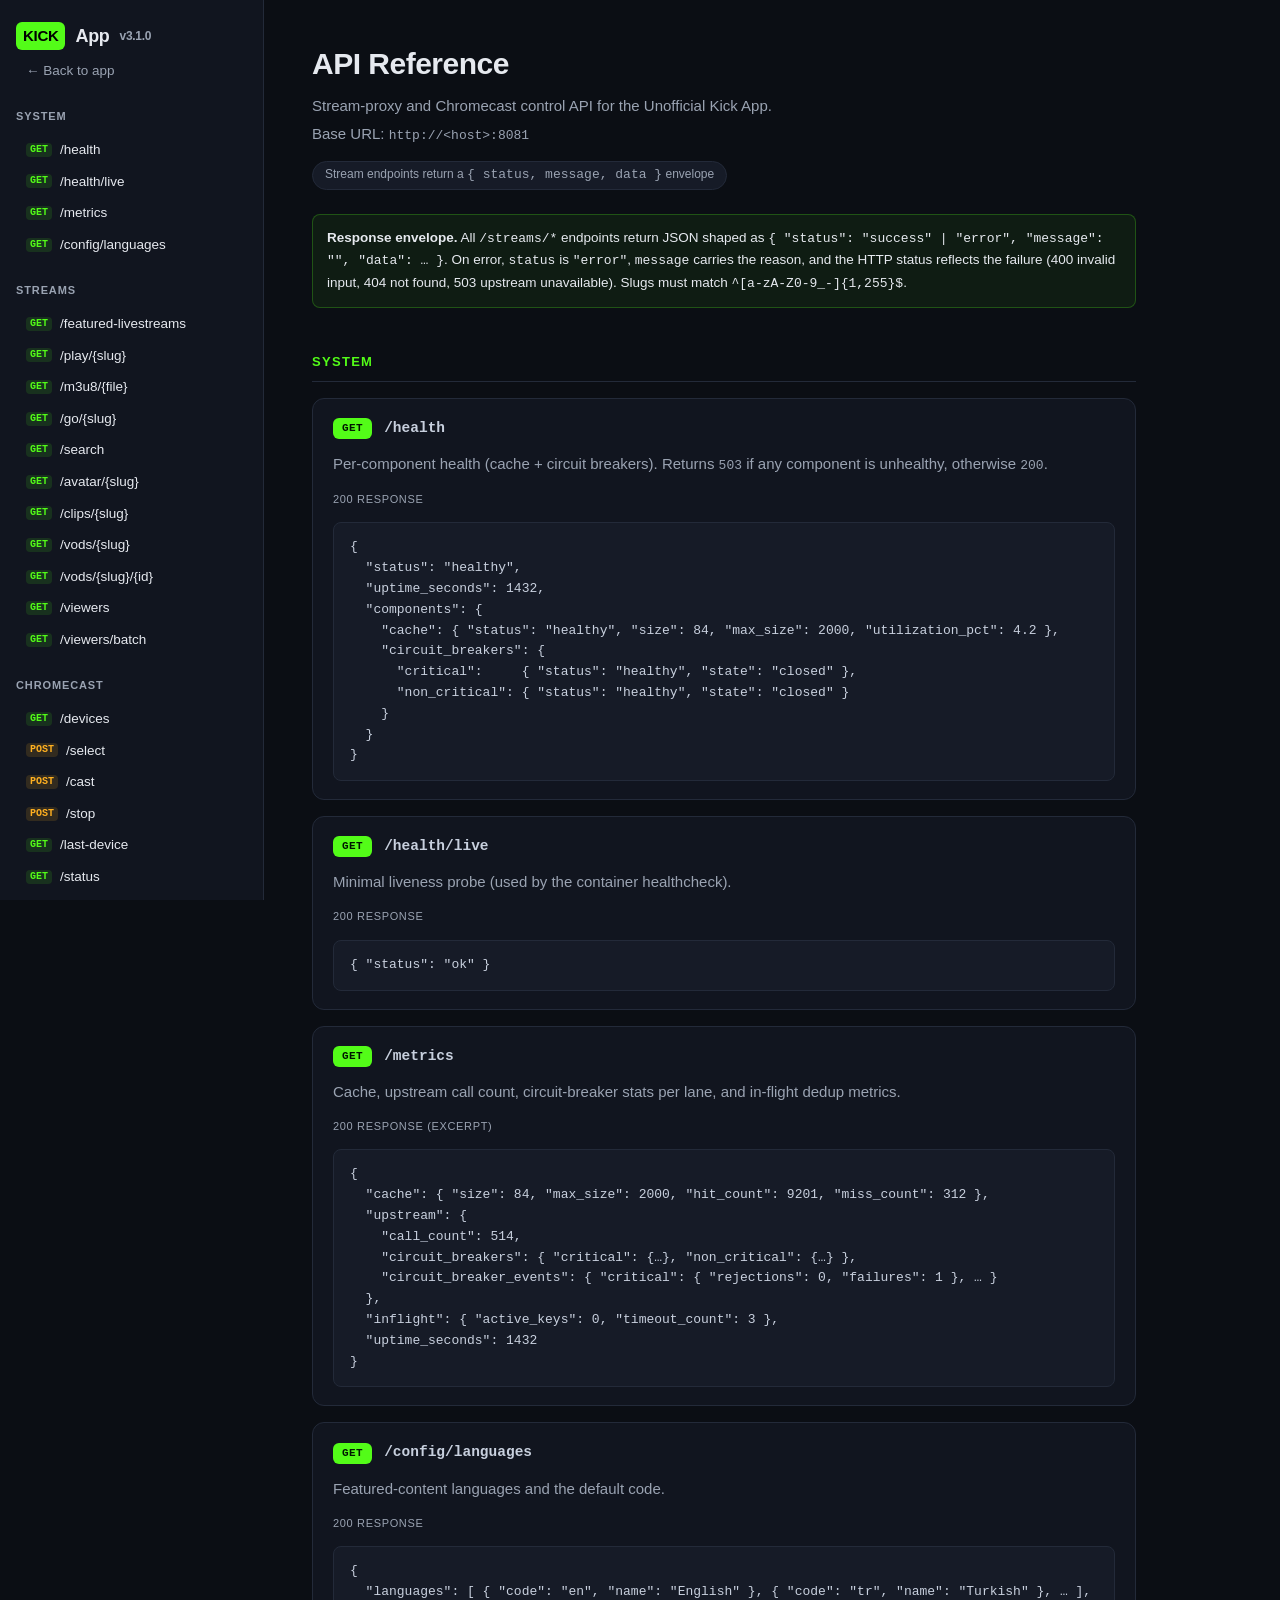
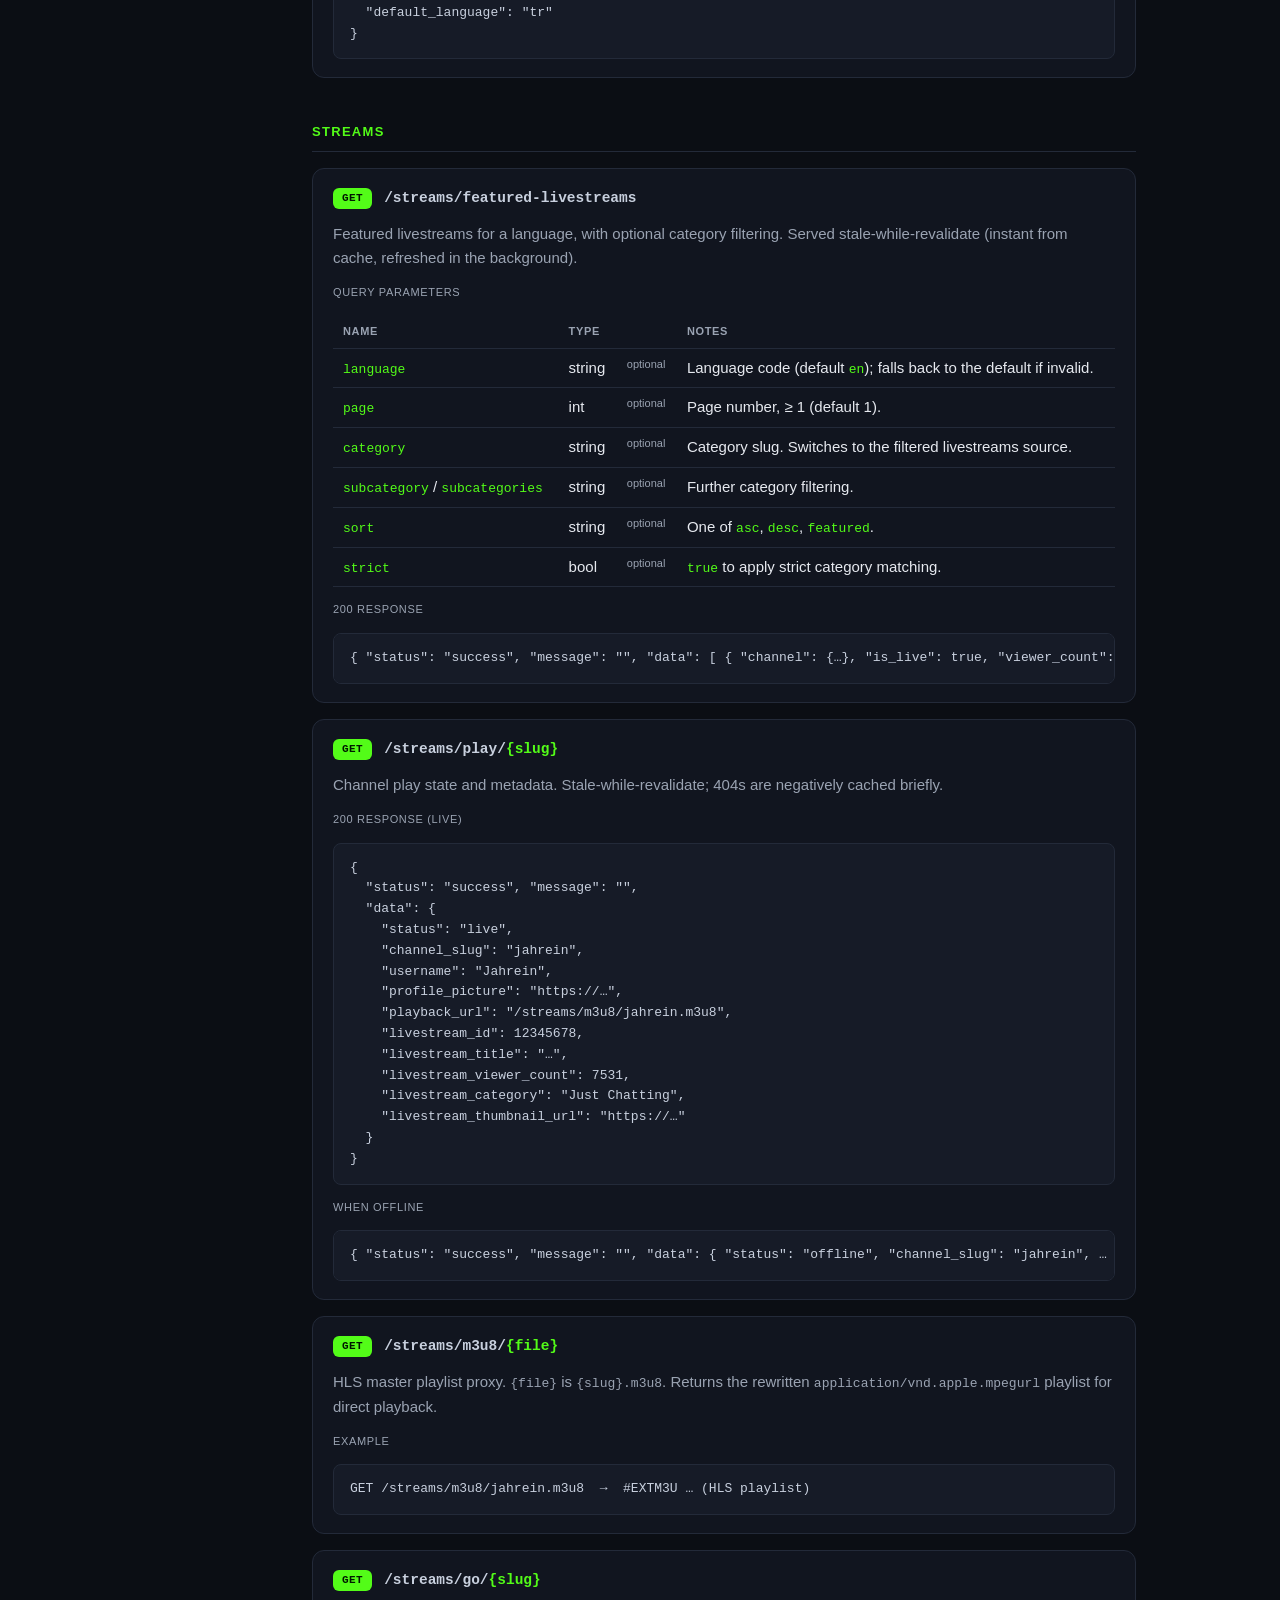
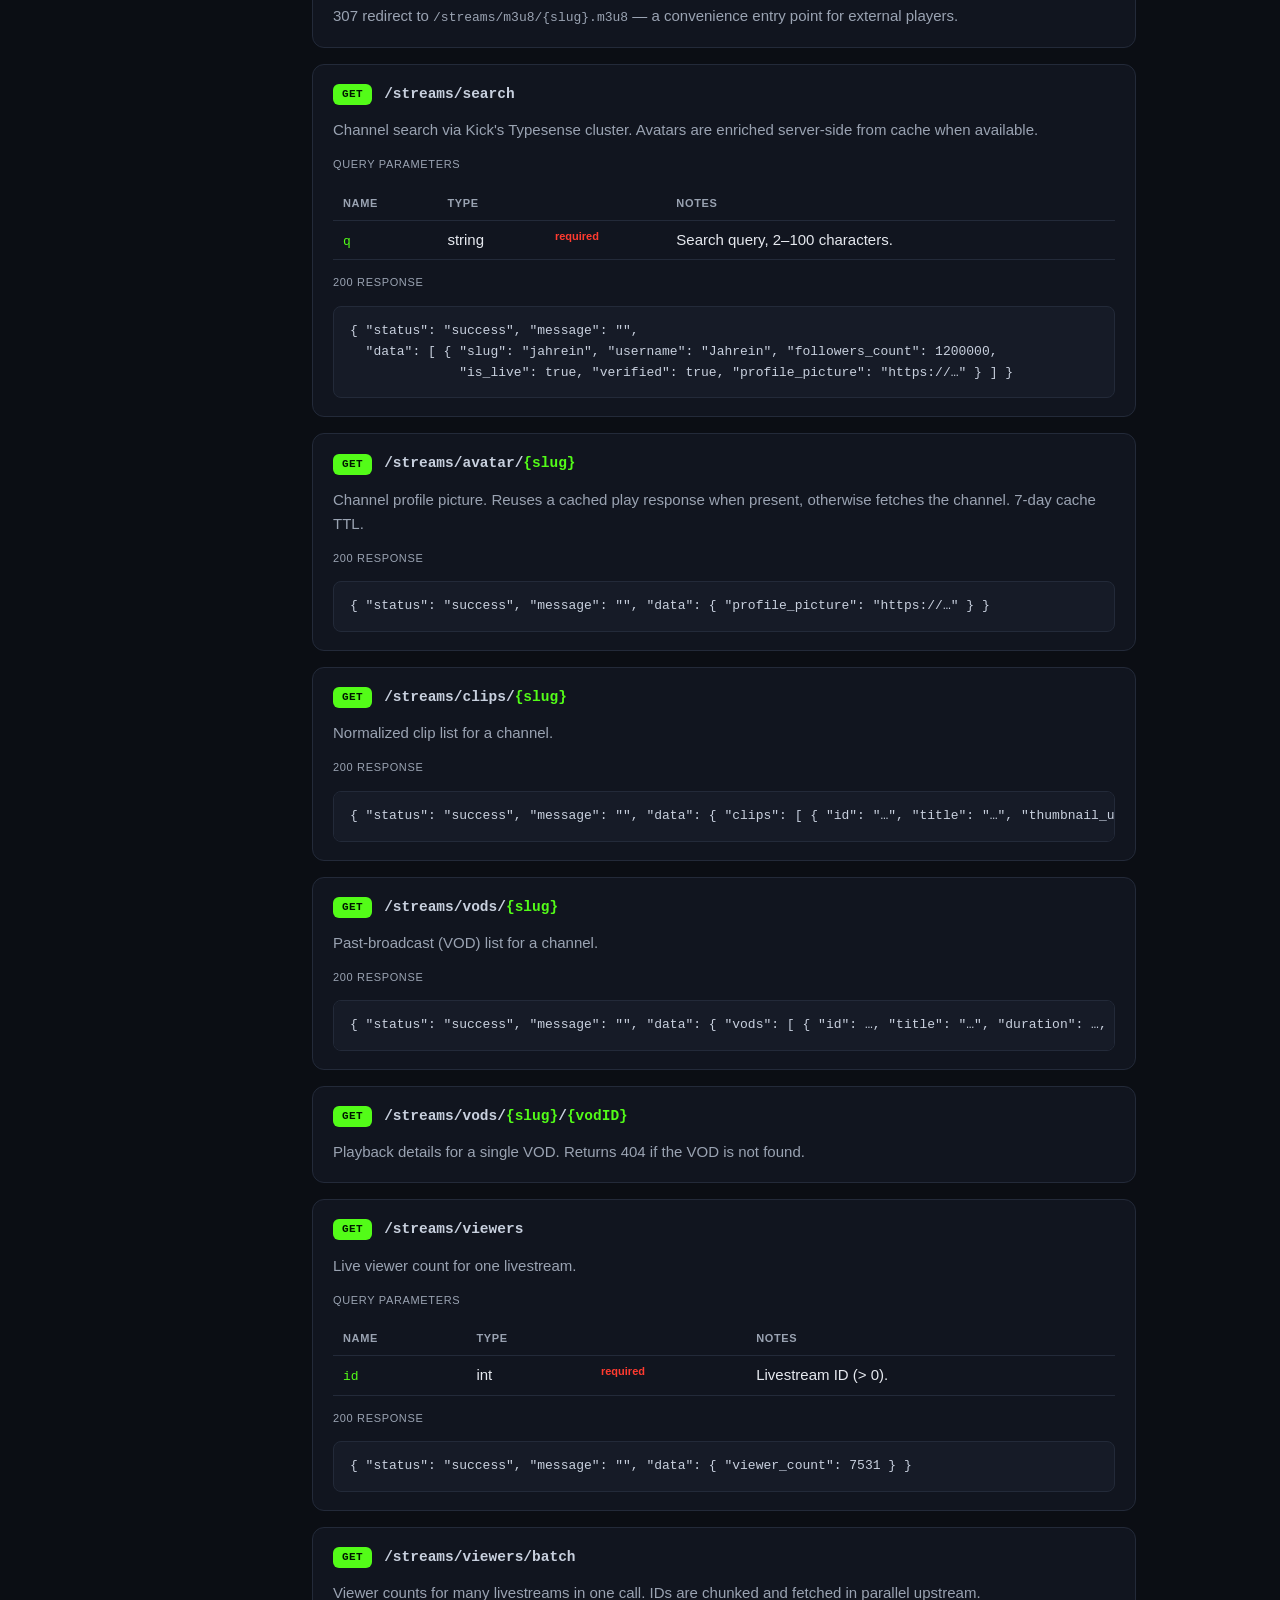
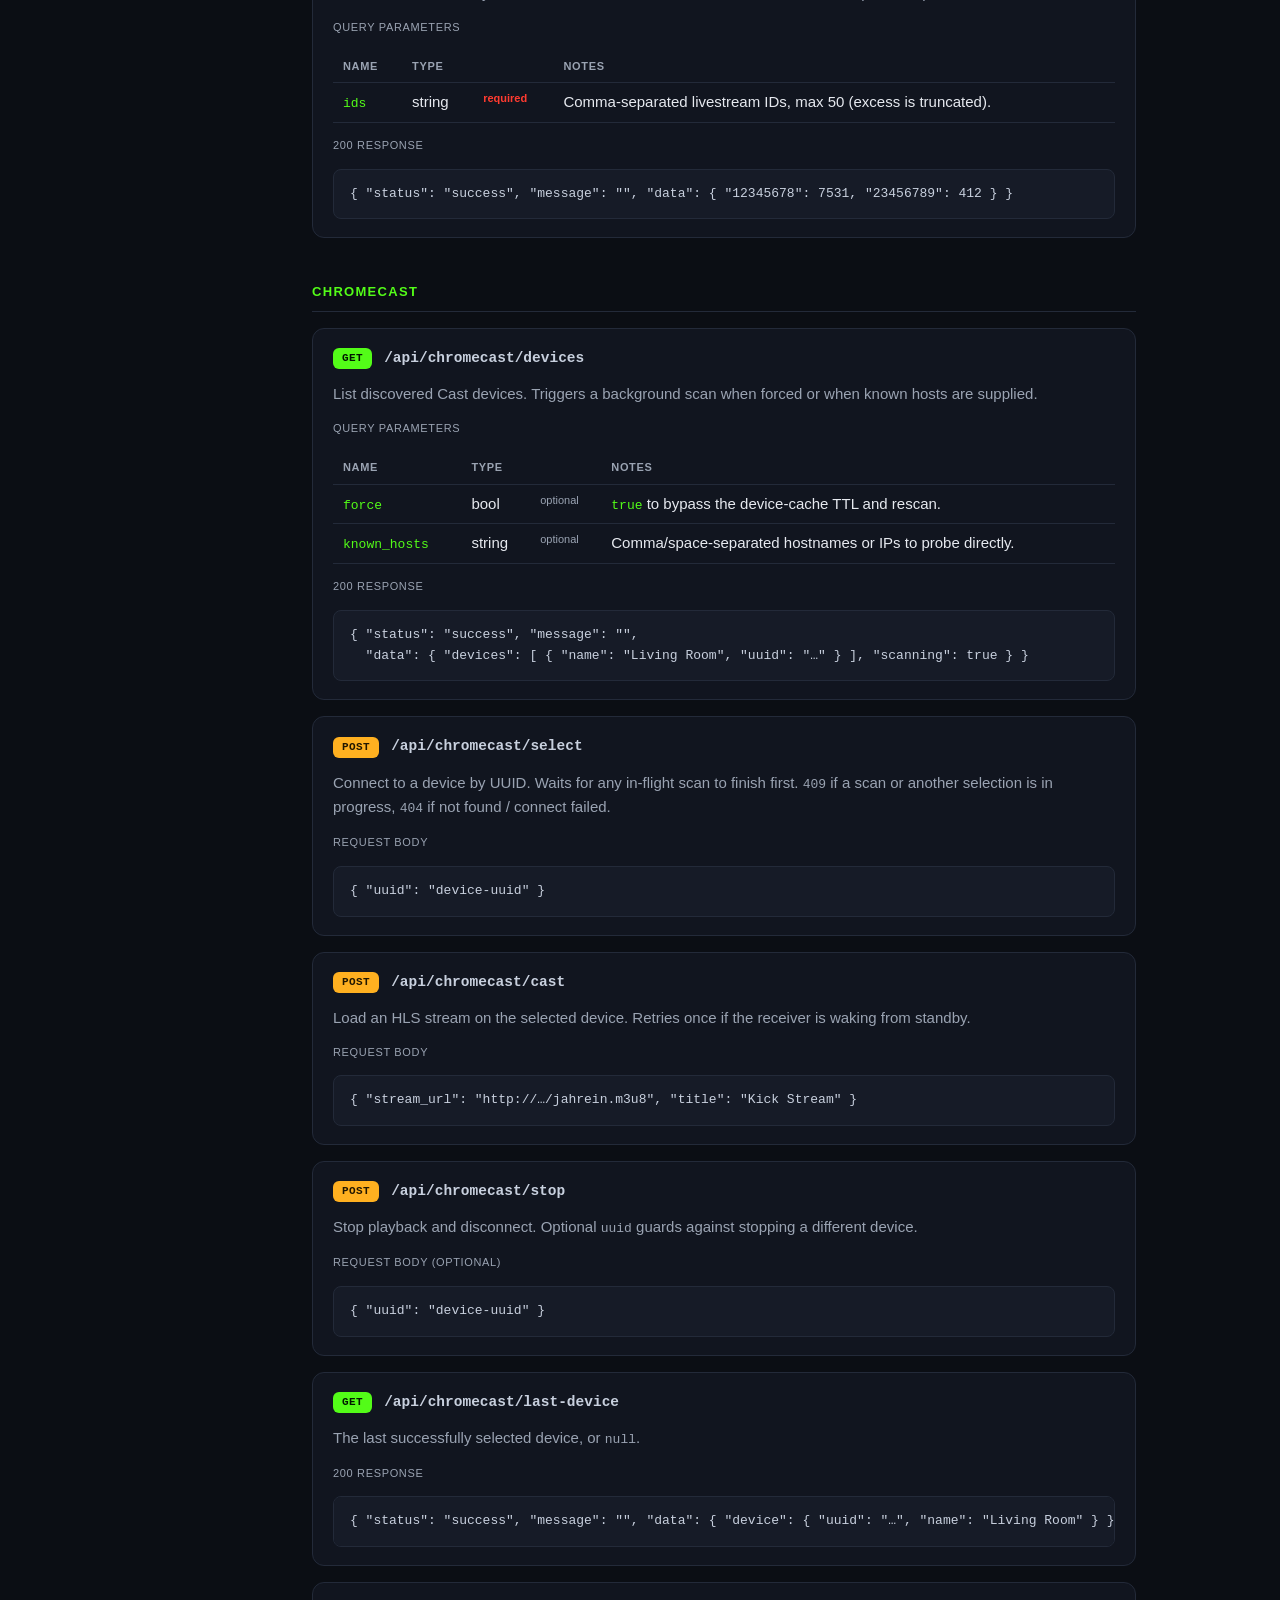
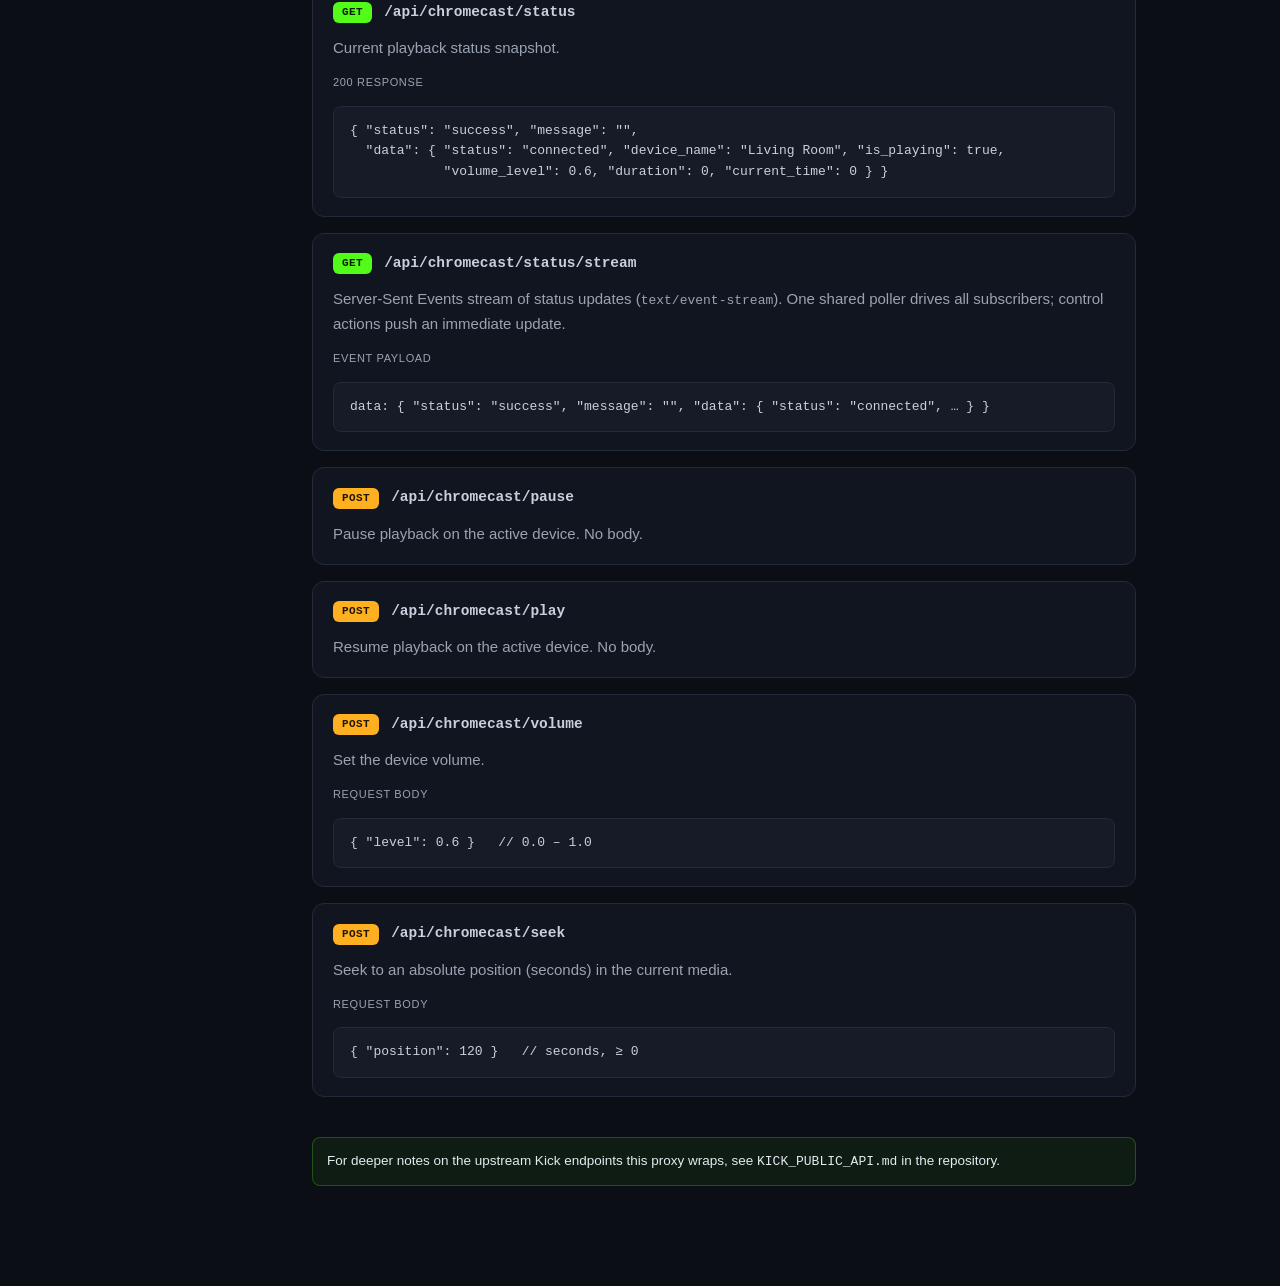
==== templates/docs.html @ 4b319f5f "go: post-cutover refinements — /docs page, SSE poller, race test, polish Consolidates the working-tr" ====
<!DOCTYPE html>
<html lang="en">
<head>
<meta charset="utf-8">
<meta name="viewport" content="width=device-width, initial-scale=1">
<title>Kick App — API Reference</title>
<style>
  :root {
    --bg: #0b0e14;
    --panel: #11151f;
    --panel-2: #161b27;
    --border: #232a39;
    --text: #e6e9ef;
    --muted: #9aa3b2;
    --primary: #53fc18;
    --live: #ff3b30;
    --get: #53fc18;
    --post: #ffb020;
    --code: #c8d0de;
    --radius: 12px;
  }
  * { box-sizing: border-box; }
  html { scroll-behavior: smooth; }
  body {
    margin: 0;
    background: var(--bg);
    color: var(--text);
    font: 15px/1.6 -apple-system, BlinkMacSystemFont, "Segoe UI", Roboto, Helvetica, Arial, sans-serif;
    -webkit-font-smoothing: antialiased;
  }
  a { color: var(--primary); text-decoration: none; }
  a:hover { text-decoration: underline; }
  code, pre {
    font-family: "SF Mono", ui-monospace, "Cascadia Code", Menlo, Consolas, monospace;
    font-size: 13px;
  }
  .layout { display: flex; min-height: 100vh; }

  /* Sidebar */
  .side {
    width: 264px;
    flex-shrink: 0;
    background: var(--panel);
    border-right: 1px solid var(--border);
    padding: 22px 16px;
    position: sticky;
    top: 0;
    height: 100vh;
    overflow-y: auto;
  }
  .brand {
    display: flex; align-items: center; gap: 10px;
    font-weight: 800; font-size: 18px; letter-spacing: -0.3px;
    margin-bottom: 4px;
  }
  .brand .logo {
    background: var(--primary); color: #000; font-weight: 900;
    padding: 2px 7px; border-radius: 6px; font-size: 15px;
  }
  .brand .ver { color: var(--muted); font-weight: 600; font-size: 12px; }
  .side h4 {
    color: var(--muted); text-transform: uppercase; letter-spacing: 0.08em;
    font-size: 11px; margin: 22px 0 8px;
  }
  .side a {
    display: flex; align-items: center; gap: 8px;
    color: var(--text); padding: 5px 10px; border-radius: 8px;
    font-size: 13.5px;
  }
  .side a:hover { background: var(--panel-2); text-decoration: none; }
  .side a .m { font: 700 10px/1 monospace; padding: 2px 4px; border-radius: 4px; }
  .m.get { color: var(--get); background: rgba(83,252,24,0.12); }
  .m.post { color: var(--post); background: rgba(255,176,32,0.14); }
  .back { color: var(--muted) !important; font-size: 12.5px; margin-bottom: 8px; }

  /* Content */
  .main { flex: 1; min-width: 0; padding: 40px 48px 120px; max-width: 920px; }
  .hero h1 { margin: 0 0 6px; font-size: 30px; letter-spacing: -0.5px; }
  .hero p { color: var(--muted); margin: 0 0 4px; }
  .pill {
    display: inline-block; background: var(--panel-2); border: 1px solid var(--border);
    color: var(--muted); border-radius: 999px; padding: 3px 12px; font-size: 12px; margin-top: 10px;
  }

  section { margin-top: 44px; }
  section > h2 {
    font-size: 13px; text-transform: uppercase; letter-spacing: 0.1em;
    color: var(--primary); border-bottom: 1px solid var(--border);
    padding-bottom: 8px; margin: 0 0 4px;
  }

  .ep {
    background: var(--panel); border: 1px solid var(--border);
    border-radius: var(--radius); padding: 18px 20px; margin-top: 16px;
    scroll-margin-top: 16px;
  }
  .ep-head { display: flex; align-items: center; gap: 12px; flex-wrap: wrap; }
  .method {
    font: 800 11px/1 monospace; padding: 5px 9px; border-radius: 6px; letter-spacing: 0.04em;
  }
  .method.get { color: #001b00; background: var(--get); }
  .method.post { color: #221700; background: var(--post); }
  .path { font-family: "SF Mono", ui-monospace, monospace; font-size: 14.5px; color: var(--code); font-weight: 600; }
  .path .var { color: var(--primary); }
  .desc { color: var(--muted); margin: 12px 0 0; }

  table { width: 100%; border-collapse: collapse; margin-top: 14px; }
  th, td { text-align: left; padding: 7px 10px; border-bottom: 1px solid var(--border); vertical-align: top; }
  th { color: var(--muted); font-size: 11px; text-transform: uppercase; letter-spacing: 0.06em; font-weight: 600; }
  td code { color: var(--primary); }
  td .t { color: var(--muted); font-size: 12px; }
  .req { color: var(--live); font-size: 11px; font-weight: 700; }
  .opt { color: var(--muted); font-size: 11px; }

  pre {
    background: var(--panel-2); border: 1px solid var(--border); border-radius: 8px;
    padding: 14px 16px; overflow-x: auto; margin: 14px 0 0; color: var(--code);
  }
  .label { font-size: 11px; text-transform: uppercase; letter-spacing: 0.06em; color: var(--muted); margin-top: 14px; }
  .note {
    background: rgba(83,252,24,0.06); border: 1px solid rgba(83,252,24,0.25);
    border-radius: 8px; padding: 12px 14px; margin-top: 24px; color: var(--text); font-size: 13.5px;
  }
  @media (max-width: 820px) {
    .side { display: none; }
    .main { padding: 28px 20px 80px; }
  }
</style>
</head>
<body>
<div class="layout">
  <aside class="side">
    <div class="brand"><span class="logo">KICK</span> App <span class="ver">v3.1.0</span></div>
    <a class="back" href="/">← Back to app</a>

    <h4>System</h4>
    <a href="#health"><span class="m get">GET</span> /health</a>
    <a href="#health-live"><span class="m get">GET</span> /health/live</a>
    <a href="#metrics"><span class="m get">GET</span> /metrics</a>
    <a href="#languages"><span class="m get">GET</span> /config/languages</a>

    <h4>Streams</h4>
    <a href="#featured"><span class="m get">GET</span> /featured-livestreams</a>
    <a href="#play"><span class="m get">GET</span> /play/{slug}</a>
    <a href="#m3u8"><span class="m get">GET</span> /m3u8/{file}</a>
    <a href="#go"><span class="m get">GET</span> /go/{slug}</a>
    <a href="#search"><span class="m get">GET</span> /search</a>
    <a href="#avatar"><span class="m get">GET</span> /avatar/{slug}</a>
    <a href="#clips"><span class="m get">GET</span> /clips/{slug}</a>
    <a href="#vods"><span class="m get">GET</span> /vods/{slug}</a>
    <a href="#vod"><span class="m get">GET</span> /vods/{slug}/{id}</a>
    <a href="#viewers"><span class="m get">GET</span> /viewers</a>
    <a href="#viewers-batch"><span class="m get">GET</span> /viewers/batch</a>

    <h4>Chromecast</h4>
    <a href="#cc-devices"><span class="m get">GET</span> /devices</a>
    <a href="#cc-select"><span class="m post">POST</span> /select</a>
    <a href="#cc-cast"><span class="m post">POST</span> /cast</a>
    <a href="#cc-stop"><span class="m post">POST</span> /stop</a>
    <a href="#cc-last"><span class="m get">GET</span> /last-device</a>
    <a href="#cc-status"><span class="m get">GET</span> /status</a>
    <a href="#cc-stream"><span class="m get">GET</span> /status/stream</a>
    <a href="#cc-pause"><span class="m post">POST</span> /pause</a>
    <a href="#cc-play"><span class="m post">POST</span> /play</a>
    <a href="#cc-volume"><span class="m post">POST</span> /volume</a>
    <a href="#cc-seek"><span class="m post">POST</span> /seek</a>
  </aside>

  <main class="main">
    <div class="hero">
      <h1>API Reference</h1>
      <p>Stream-proxy and Chromecast control API for the Unofficial Kick App.</p>
      <p>Base URL: <code>http://&lt;host&gt;:8081</code></p>
      <span class="pill">Stream endpoints return a <code>{ status, message, data }</code> envelope</span>
    </div>

    <div class="note">
      <strong>Response envelope.</strong> All <code>/streams/*</code> endpoints return JSON shaped as
      <code>{ "status": "success" | "error", "message": "", "data": … }</code>.
      On error, <code>status</code> is <code>"error"</code>, <code>message</code> carries the reason, and the HTTP status reflects the failure
      (400 invalid input, 404 not found, 503 upstream unavailable). Slugs must match <code>^[a-zA-Z0-9_-]{1,255}$</code>.
    </div>

    <!-- ── System ─────────────────────────────────────────────── -->
    <section>
      <h2>System</h2>

      <div class="ep" id="health">
        <div class="ep-head"><span class="method get">GET</span><span class="path">/health</span></div>
        <p class="desc">Per-component health (cache + circuit breakers). Returns <code>503</code> if any component is unhealthy, otherwise <code>200</code>.</p>
        <div class="label">200 response</div>
        <pre>{
  "status": "healthy",
  "uptime_seconds": 1432,
  "components": {
    "cache": { "status": "healthy", "size": 84, "max_size": 2000, "utilization_pct": 4.2 },
    "circuit_breakers": {
      "critical":     { "status": "healthy", "state": "closed" },
      "non_critical": { "status": "healthy", "state": "closed" }
    }
  }
}</pre>
      </div>

      <div class="ep" id="health-live">
        <div class="ep-head"><span class="method get">GET</span><span class="path">/health/live</span></div>
        <p class="desc">Minimal liveness probe (used by the container healthcheck).</p>
        <div class="label">200 response</div>
        <pre>{ "status": "ok" }</pre>
      </div>

      <div class="ep" id="metrics">
        <div class="ep-head"><span class="method get">GET</span><span class="path">/metrics</span></div>
        <p class="desc">Cache, upstream call count, circuit-breaker stats per lane, and in-flight dedup metrics.</p>
        <div class="label">200 response (excerpt)</div>
        <pre>{
  "cache": { "size": 84, "max_size": 2000, "hit_count": 9201, "miss_count": 312 },
  "upstream": {
    "call_count": 514,
    "circuit_breakers": { "critical": {…}, "non_critical": {…} },
    "circuit_breaker_events": { "critical": { "rejections": 0, "failures": 1 }, … }
  },
  "inflight": { "active_keys": 0, "timeout_count": 3 },
  "uptime_seconds": 1432
}</pre>
      </div>

      <div class="ep" id="languages">
        <div class="ep-head"><span class="method get">GET</span><span class="path">/config/languages</span></div>
        <p class="desc">Featured-content languages and the default code.</p>
        <div class="label">200 response</div>
        <pre>{
  "languages": [ { "code": "en", "name": "English" }, { "code": "tr", "name": "Turkish" }, … ],
  "default_language": "tr"
}</pre>
      </div>
    </section>

    <!-- ── Streams ────────────────────────────────────────────── -->
    <section>
      <h2>Streams</h2>

      <div class="ep" id="featured">
        <div class="ep-head"><span class="method get">GET</span><span class="path">/streams/featured-livestreams</span></div>
        <p class="desc">Featured livestreams for a language, with optional category filtering. Served stale-while-revalidate (instant from cache, refreshed in the background).</p>
        <div class="label">Query parameters</div>
        <table>
          <tr><th>Name</th><th>Type</th><th></th><th>Notes</th></tr>
          <tr><td><code>language</code></td><td class="t">string</td><td class="opt">optional</td><td>Language code (default <code>en</code>); falls back to the default if invalid.</td></tr>
          <tr><td><code>page</code></td><td class="t">int</td><td class="opt">optional</td><td>Page number, ≥ 1 (default 1).</td></tr>
          <tr><td><code>category</code></td><td class="t">string</td><td class="opt">optional</td><td>Category slug. Switches to the filtered livestreams source.</td></tr>
          <tr><td><code>subcategory</code> / <code>subcategories</code></td><td class="t">string</td><td class="opt">optional</td><td>Further category filtering.</td></tr>
          <tr><td><code>sort</code></td><td class="t">string</td><td class="opt">optional</td><td>One of <code>asc</code>, <code>desc</code>, <code>featured</code>.</td></tr>
          <tr><td><code>strict</code></td><td class="t">bool</td><td class="opt">optional</td><td><code>true</code> to apply strict category matching.</td></tr>
        </table>
        <div class="label">200 response</div>
        <pre>{ "status": "success", "message": "", "data": [ { "channel": {…}, "is_live": true, "viewer_count": 7531, … } ] }</pre>
      </div>

      <div class="ep" id="play">
        <div class="ep-head"><span class="method get">GET</span><span class="path">/streams/play/<span class="var">{slug}</span></span></div>
        <p class="desc">Channel play state and metadata. Stale-while-revalidate; 404s are negatively cached briefly.</p>
        <div class="label">200 response (live)</div>
        <pre>{
  "status": "success", "message": "",
  "data": {
    "status": "live",
    "channel_slug": "jahrein",
    "username": "Jahrein",
    "profile_picture": "https://…",
    "playback_url": "/streams/m3u8/jahrein.m3u8",
    "livestream_id": 12345678,
    "livestream_title": "…",
    "livestream_viewer_count": 7531,
    "livestream_category": "Just Chatting",
    "livestream_thumbnail_url": "https://…"
  }
}</pre>
        <div class="label">When offline</div>
        <pre>{ "status": "success", "message": "", "data": { "status": "offline", "channel_slug": "jahrein", … } }</pre>
      </div>

      <div class="ep" id="m3u8">
        <div class="ep-head"><span class="method get">GET</span><span class="path">/streams/m3u8/<span class="var">{file}</span></span></div>
        <p class="desc">HLS master playlist proxy. <code>{file}</code> is <code>{slug}.m3u8</code>. Returns the rewritten <code>application/vnd.apple.mpegurl</code> playlist for direct playback.</p>
        <div class="label">Example</div>
        <pre>GET /streams/m3u8/jahrein.m3u8  →  #EXTM3U … (HLS playlist)</pre>
      </div>

      <div class="ep" id="go">
        <div class="ep-head"><span class="method get">GET</span><span class="path">/streams/go/<span class="var">{slug}</span></span></div>
        <p class="desc">307 redirect to <code>/streams/m3u8/{slug}.m3u8</code> — a convenience entry point for external players.</p>
      </div>

      <div class="ep" id="search">
        <div class="ep-head"><span class="method get">GET</span><span class="path">/streams/search</span></div>
        <p class="desc">Channel search via Kick's Typesense cluster. Avatars are enriched server-side from cache when available.</p>
        <div class="label">Query parameters</div>
        <table>
          <tr><th>Name</th><th>Type</th><th></th><th>Notes</th></tr>
          <tr><td><code>q</code></td><td class="t">string</td><td class="req">required</td><td>Search query, 2–100 characters.</td></tr>
        </table>
        <div class="label">200 response</div>
        <pre>{ "status": "success", "message": "",
  "data": [ { "slug": "jahrein", "username": "Jahrein", "followers_count": 1200000,
              "is_live": true, "verified": true, "profile_picture": "https://…" } ] }</pre>
      </div>

      <div class="ep" id="avatar">
        <div class="ep-head"><span class="method get">GET</span><span class="path">/streams/avatar/<span class="var">{slug}</span></span></div>
        <p class="desc">Channel profile picture. Reuses a cached play response when present, otherwise fetches the channel. 7-day cache TTL.</p>
        <div class="label">200 response</div>
        <pre>{ "status": "success", "message": "", "data": { "profile_picture": "https://…" } }</pre>
      </div>

      <div class="ep" id="clips">
        <div class="ep-head"><span class="method get">GET</span><span class="path">/streams/clips/<span class="var">{slug}</span></span></div>
        <p class="desc">Normalized clip list for a channel.</p>
        <div class="label">200 response</div>
        <pre>{ "status": "success", "message": "", "data": { "clips": [ { "id": "…", "title": "…", "thumbnail_url": "…", "duration": 42, … } ] } }</pre>
      </div>

      <div class="ep" id="vods">
        <div class="ep-head"><span class="method get">GET</span><span class="path">/streams/vods/<span class="var">{slug}</span></span></div>
        <p class="desc">Past-broadcast (VOD) list for a channel.</p>
        <div class="label">200 response</div>
        <pre>{ "status": "success", "message": "", "data": { "vods": [ { "id": …, "title": "…", "duration": …, … } ] } }</pre>
      </div>

      <div class="ep" id="vod">
        <div class="ep-head"><span class="method get">GET</span><span class="path">/streams/vods/<span class="var">{slug}</span>/<span class="var">{vodID}</span></span></div>
        <p class="desc">Playback details for a single VOD. Returns 404 if the VOD is not found.</p>
      </div>

      <div class="ep" id="viewers">
        <div class="ep-head"><span class="method get">GET</span><span class="path">/streams/viewers</span></div>
        <p class="desc">Live viewer count for one livestream.</p>
        <div class="label">Query parameters</div>
        <table>
          <tr><th>Name</th><th>Type</th><th></th><th>Notes</th></tr>
          <tr><td><code>id</code></td><td class="t">int</td><td class="req">required</td><td>Livestream ID (&gt; 0).</td></tr>
        </table>
        <div class="label">200 response</div>
        <pre>{ "status": "success", "message": "", "data": { "viewer_count": 7531 } }</pre>
      </div>

      <div class="ep" id="viewers-batch">
        <div class="ep-head"><span class="method get">GET</span><span class="path">/streams/viewers/batch</span></div>
        <p class="desc">Viewer counts for many livestreams in one call. IDs are chunked and fetched in parallel upstream.</p>
        <div class="label">Query parameters</div>
        <table>
          <tr><th>Name</th><th>Type</th><th></th><th>Notes</th></tr>
          <tr><td><code>ids</code></td><td class="t">string</td><td class="req">required</td><td>Comma-separated livestream IDs, max 50 (excess is truncated).</td></tr>
        </table>
        <div class="label">200 response</div>
        <pre>{ "status": "success", "message": "", "data": { "12345678": 7531, "23456789": 412 } }</pre>
      </div>
    </section>

    <!-- ── Chromecast ─────────────────────────────────────────── -->
    <section>
      <h2>Chromecast</h2>

      <div class="ep" id="cc-devices">
        <div class="ep-head"><span class="method get">GET</span><span class="path">/api/chromecast/devices</span></div>
        <p class="desc">List discovered Cast devices. Triggers a background scan when forced or when known hosts are supplied.</p>
        <div class="label">Query parameters</div>
        <table>
          <tr><th>Name</th><th>Type</th><th></th><th>Notes</th></tr>
          <tr><td><code>force</code></td><td class="t">bool</td><td class="opt">optional</td><td><code>true</code> to bypass the device-cache TTL and rescan.</td></tr>
          <tr><td><code>known_hosts</code></td><td class="t">string</td><td class="opt">optional</td><td>Comma/space-separated hostnames or IPs to probe directly.</td></tr>
        </table>
        <div class="label">200 response</div>
        <pre>{ "status": "success", "message": "",
  "data": { "devices": [ { "name": "Living Room", "uuid": "…" } ], "scanning": true } }</pre>
      </div>

      <div class="ep" id="cc-select">
        <div class="ep-head"><span class="method post">POST</span><span class="path">/api/chromecast/select</span></div>
        <p class="desc">Connect to a device by UUID. Waits for any in-flight scan to finish first. <code>409</code> if a scan or another selection is in progress, <code>404</code> if not found / connect failed.</p>
        <div class="label">Request body</div>
        <pre>{ "uuid": "device-uuid" }</pre>
      </div>

      <div class="ep" id="cc-cast">
        <div class="ep-head"><span class="method post">POST</span><span class="path">/api/chromecast/cast</span></div>
        <p class="desc">Load an HLS stream on the selected device. Retries once if the receiver is waking from standby.</p>
        <div class="label">Request body</div>
        <pre>{ "stream_url": "http://…/jahrein.m3u8", "title": "Kick Stream" }</pre>
      </div>

      <div class="ep" id="cc-stop">
        <div class="ep-head"><span class="method post">POST</span><span class="path">/api/chromecast/stop</span></div>
        <p class="desc">Stop playback and disconnect. Optional <code>uuid</code> guards against stopping a different device.</p>
        <div class="label">Request body (optional)</div>
        <pre>{ "uuid": "device-uuid" }</pre>
      </div>

      <div class="ep" id="cc-last">
        <div class="ep-head"><span class="method get">GET</span><span class="path">/api/chromecast/last-device</span></div>
        <p class="desc">The last successfully selected device, or <code>null</code>.</p>
        <div class="label">200 response</div>
        <pre>{ "status": "success", "message": "", "data": { "device": { "uuid": "…", "name": "Living Room" } } }</pre>
      </div>

      <div class="ep" id="cc-status">
        <div class="ep-head"><span class="method get">GET</span><span class="path">/api/chromecast/status</span></div>
        <p class="desc">Current playback status snapshot.</p>
        <div class="label">200 response</div>
        <pre>{ "status": "success", "message": "",
  "data": { "status": "connected", "device_name": "Living Room", "is_playing": true,
            "volume_level": 0.6, "duration": 0, "current_time": 0 } }</pre>
      </div>

      <div class="ep" id="cc-stream">
        <div class="ep-head"><span class="method get">GET</span><span class="path">/api/chromecast/status/stream</span></div>
        <p class="desc">Server-Sent Events stream of status updates (<code>text/event-stream</code>). One shared poller drives all subscribers; control actions push an immediate update.</p>
        <div class="label">Event payload</div>
        <pre>data: { "status": "success", "message": "", "data": { "status": "connected", … } }</pre>
      </div>

      <div class="ep" id="cc-pause">
        <div class="ep-head"><span class="method post">POST</span><span class="path">/api/chromecast/pause</span></div>
        <p class="desc">Pause playback on the active device. No body.</p>
      </div>

      <div class="ep" id="cc-play">
        <div class="ep-head"><span class="method post">POST</span><span class="path">/api/chromecast/play</span></div>
        <p class="desc">Resume playback on the active device. No body.</p>
      </div>

      <div class="ep" id="cc-volume">
        <div class="ep-head"><span class="method post">POST</span><span class="path">/api/chromecast/volume</span></div>
        <p class="desc">Set the device volume.</p>
        <div class="label">Request body</div>
        <pre>{ "level": 0.6 }   // 0.0 – 1.0</pre>
      </div>

      <div class="ep" id="cc-seek">
        <div class="ep-head"><span class="method post">POST</span><span class="path">/api/chromecast/seek</span></div>
        <p class="desc">Seek to an absolute position (seconds) in the current media.</p>
        <div class="label">Request body</div>
        <pre>{ "position": 120 }   // seconds, ≥ 0</pre>
      </div>
    </section>

    <div class="note" style="margin-top:40px">
      For deeper notes on the upstream Kick endpoints this proxy wraps, see <code>KICK_PUBLIC_API.md</code> in the repository.
    </div>
  </main>
</div>
</body>
</html>
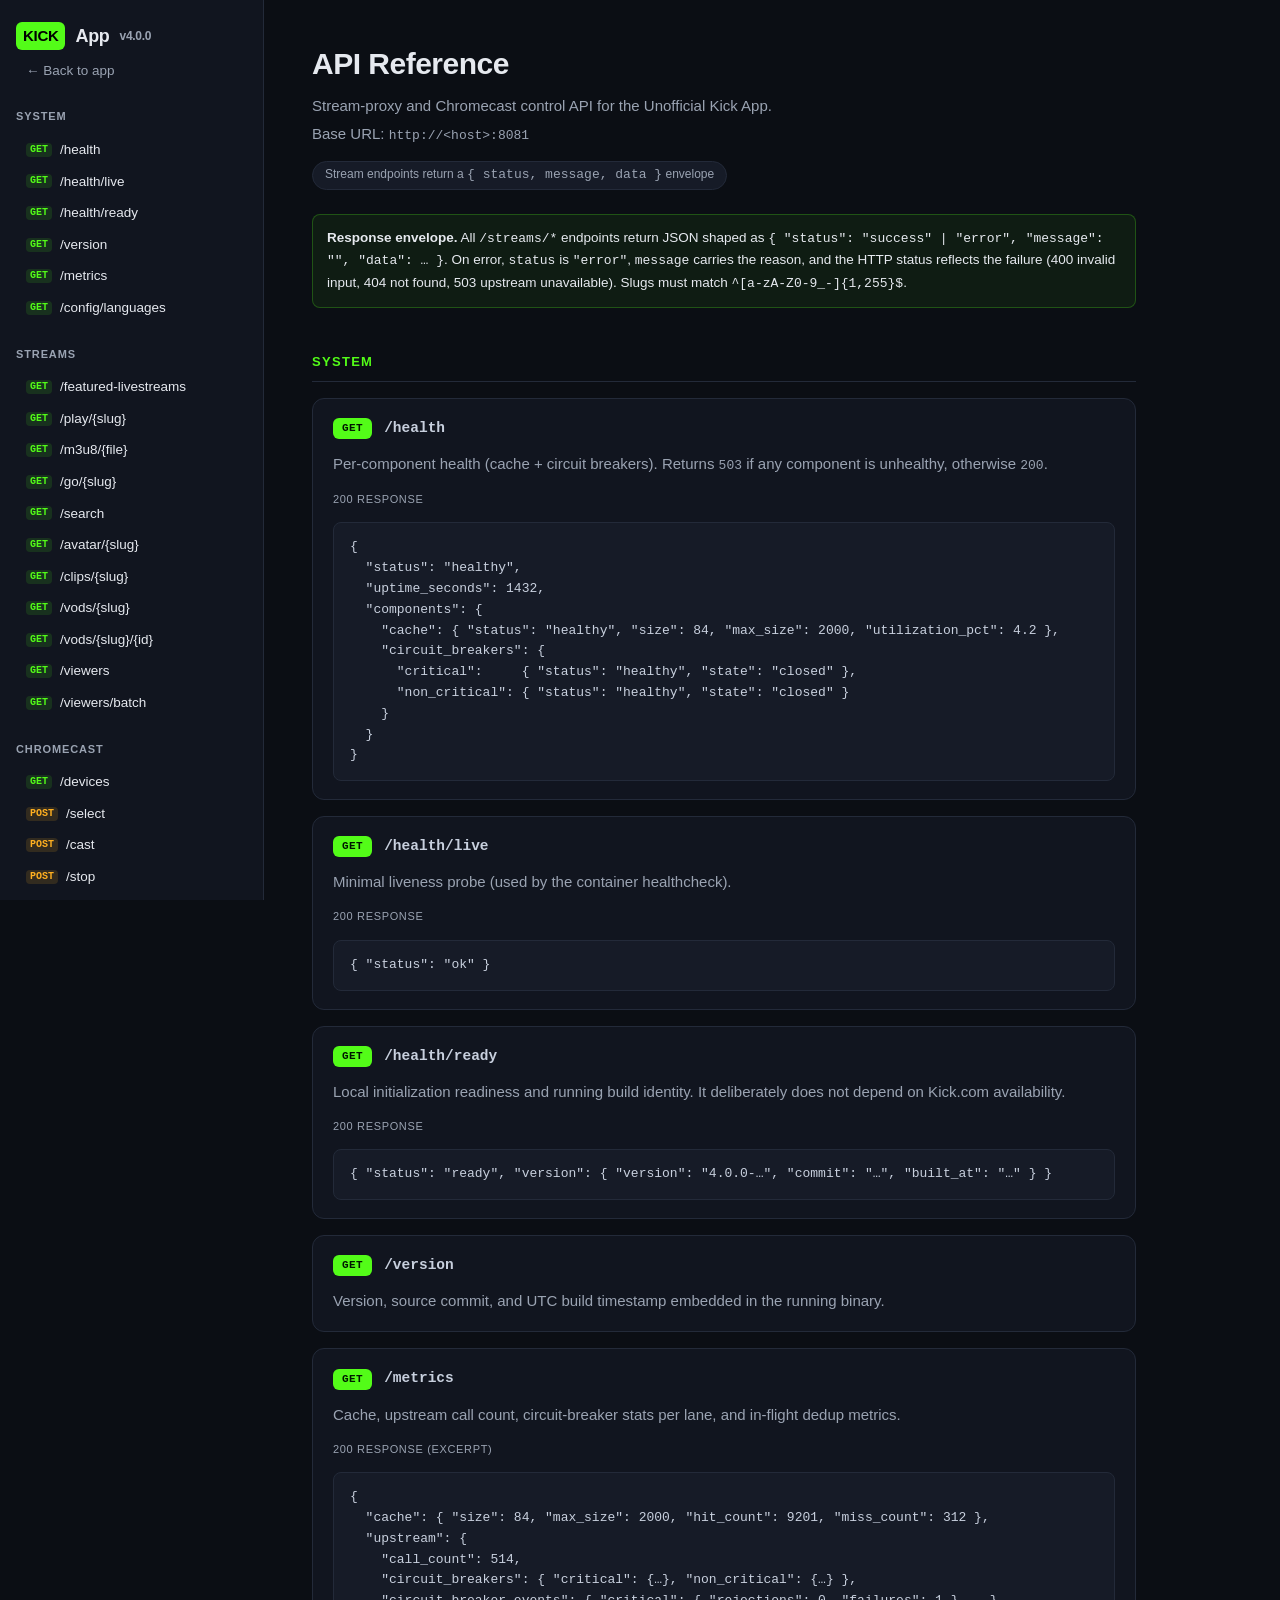
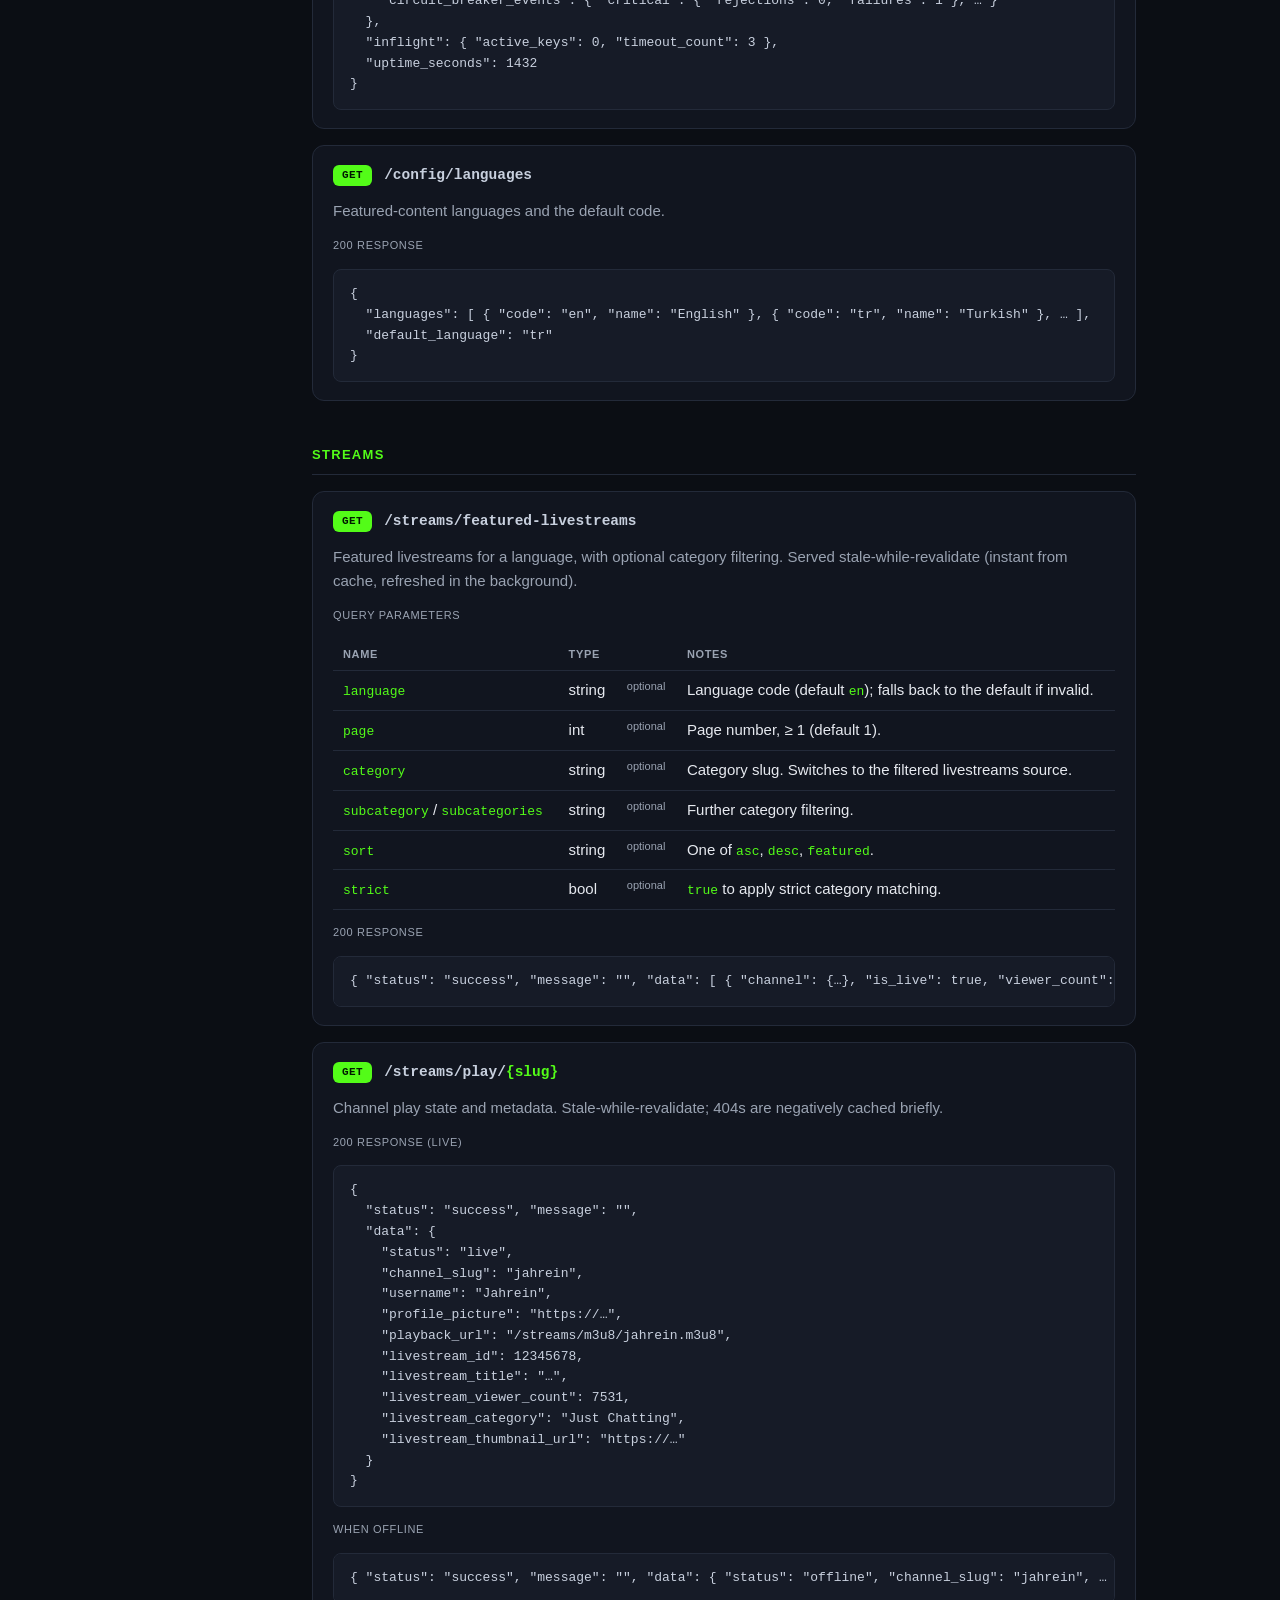
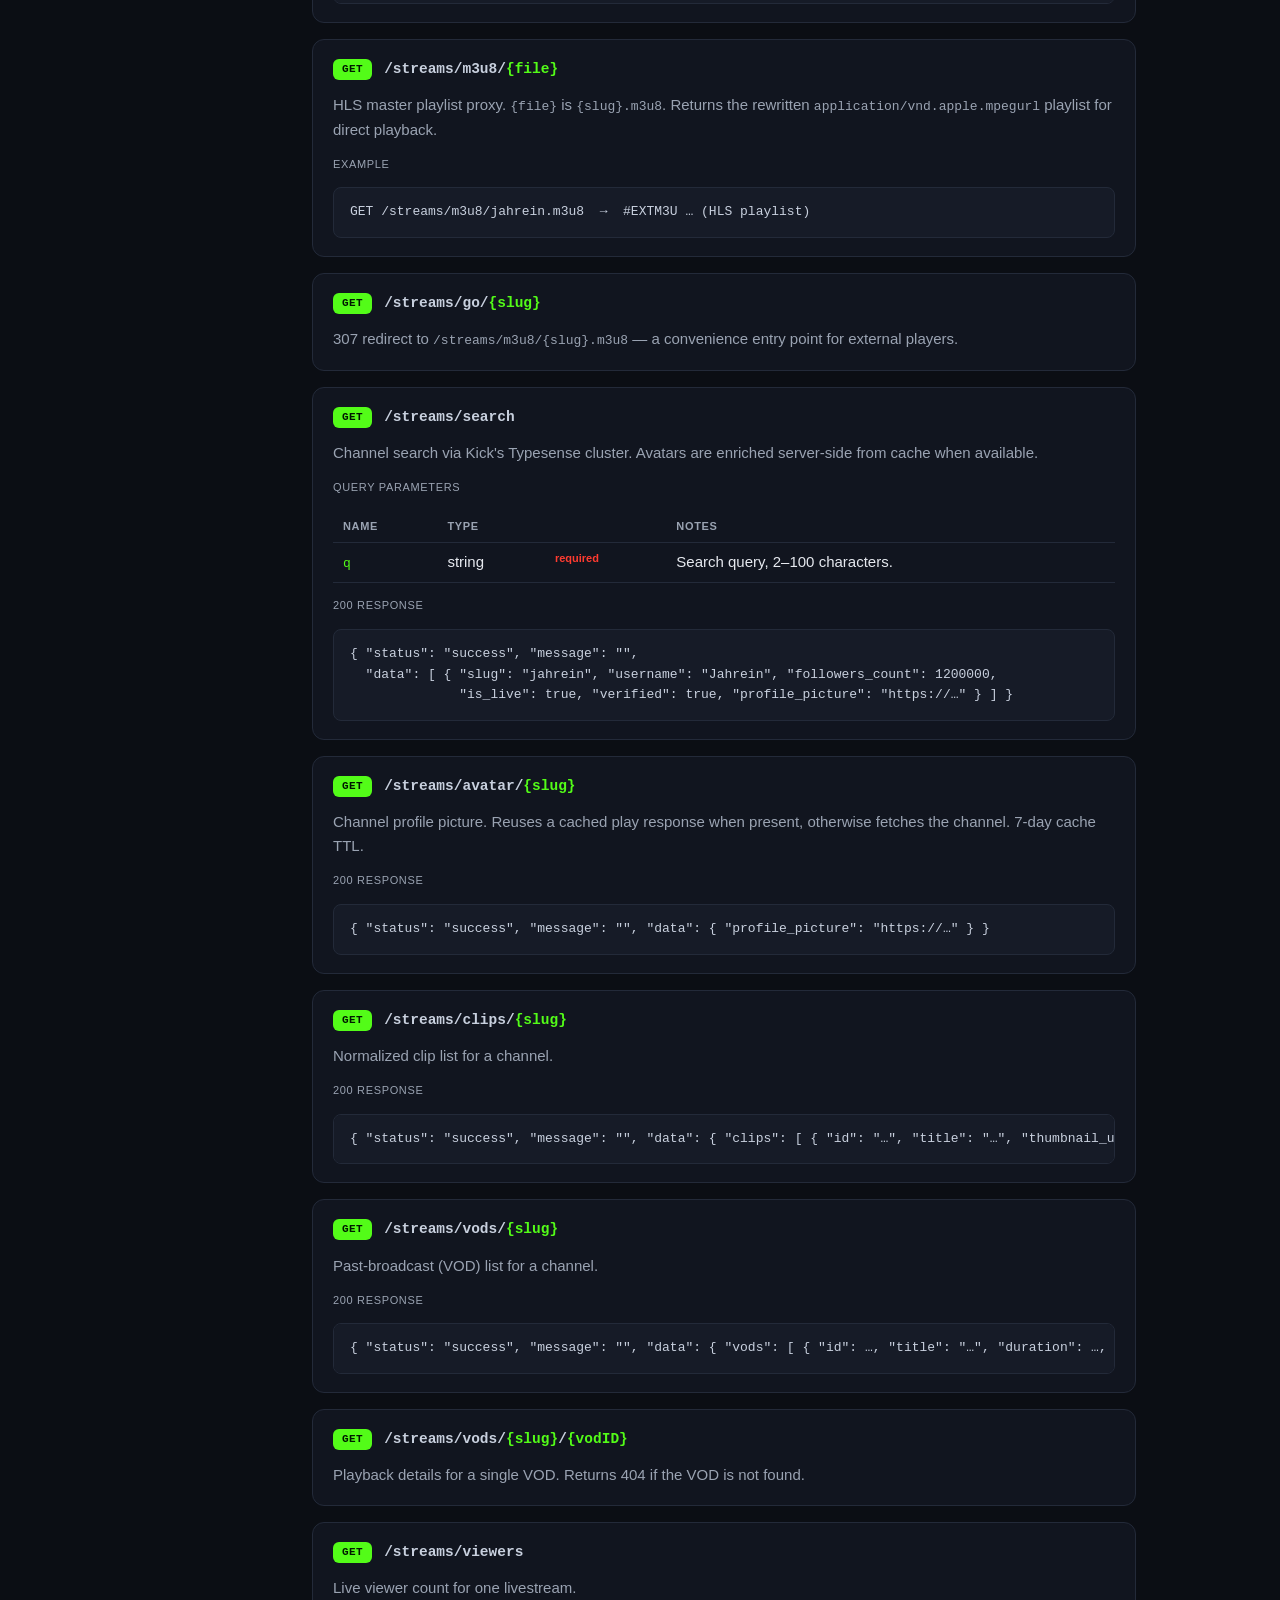
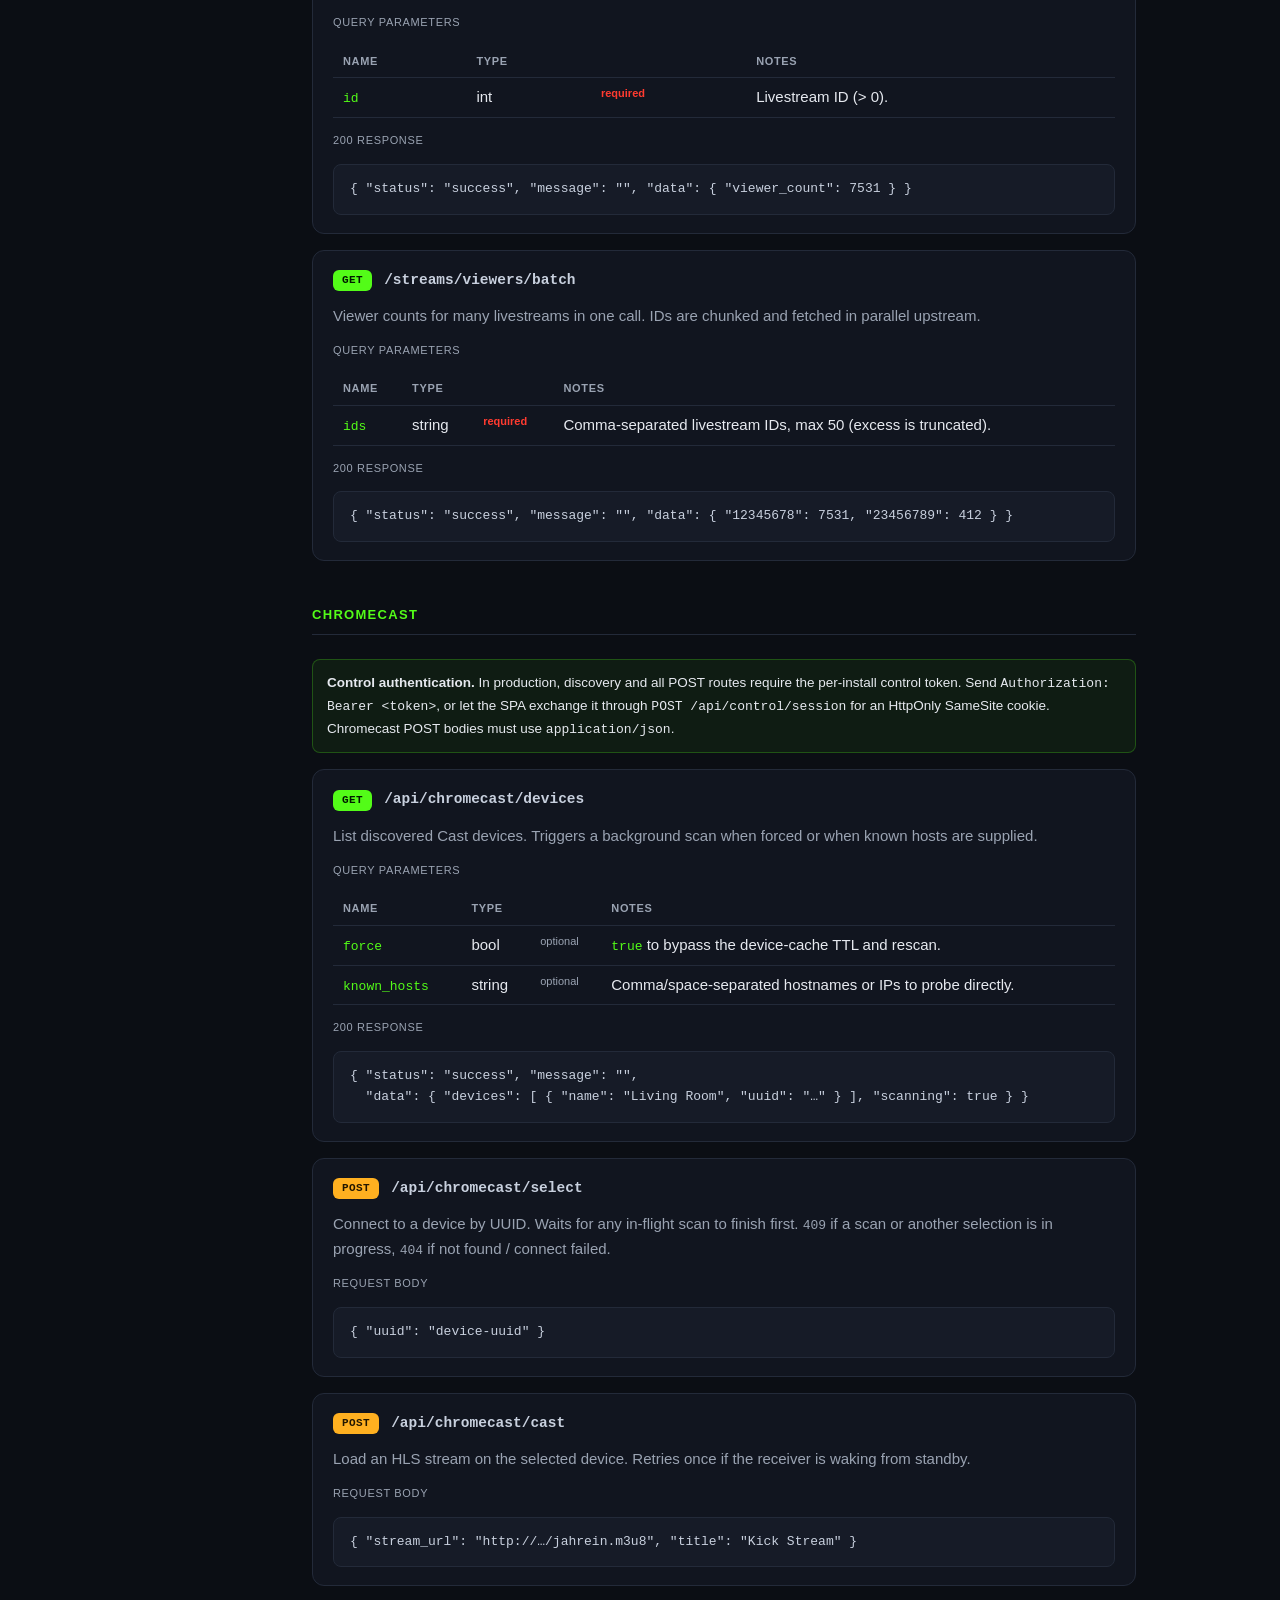
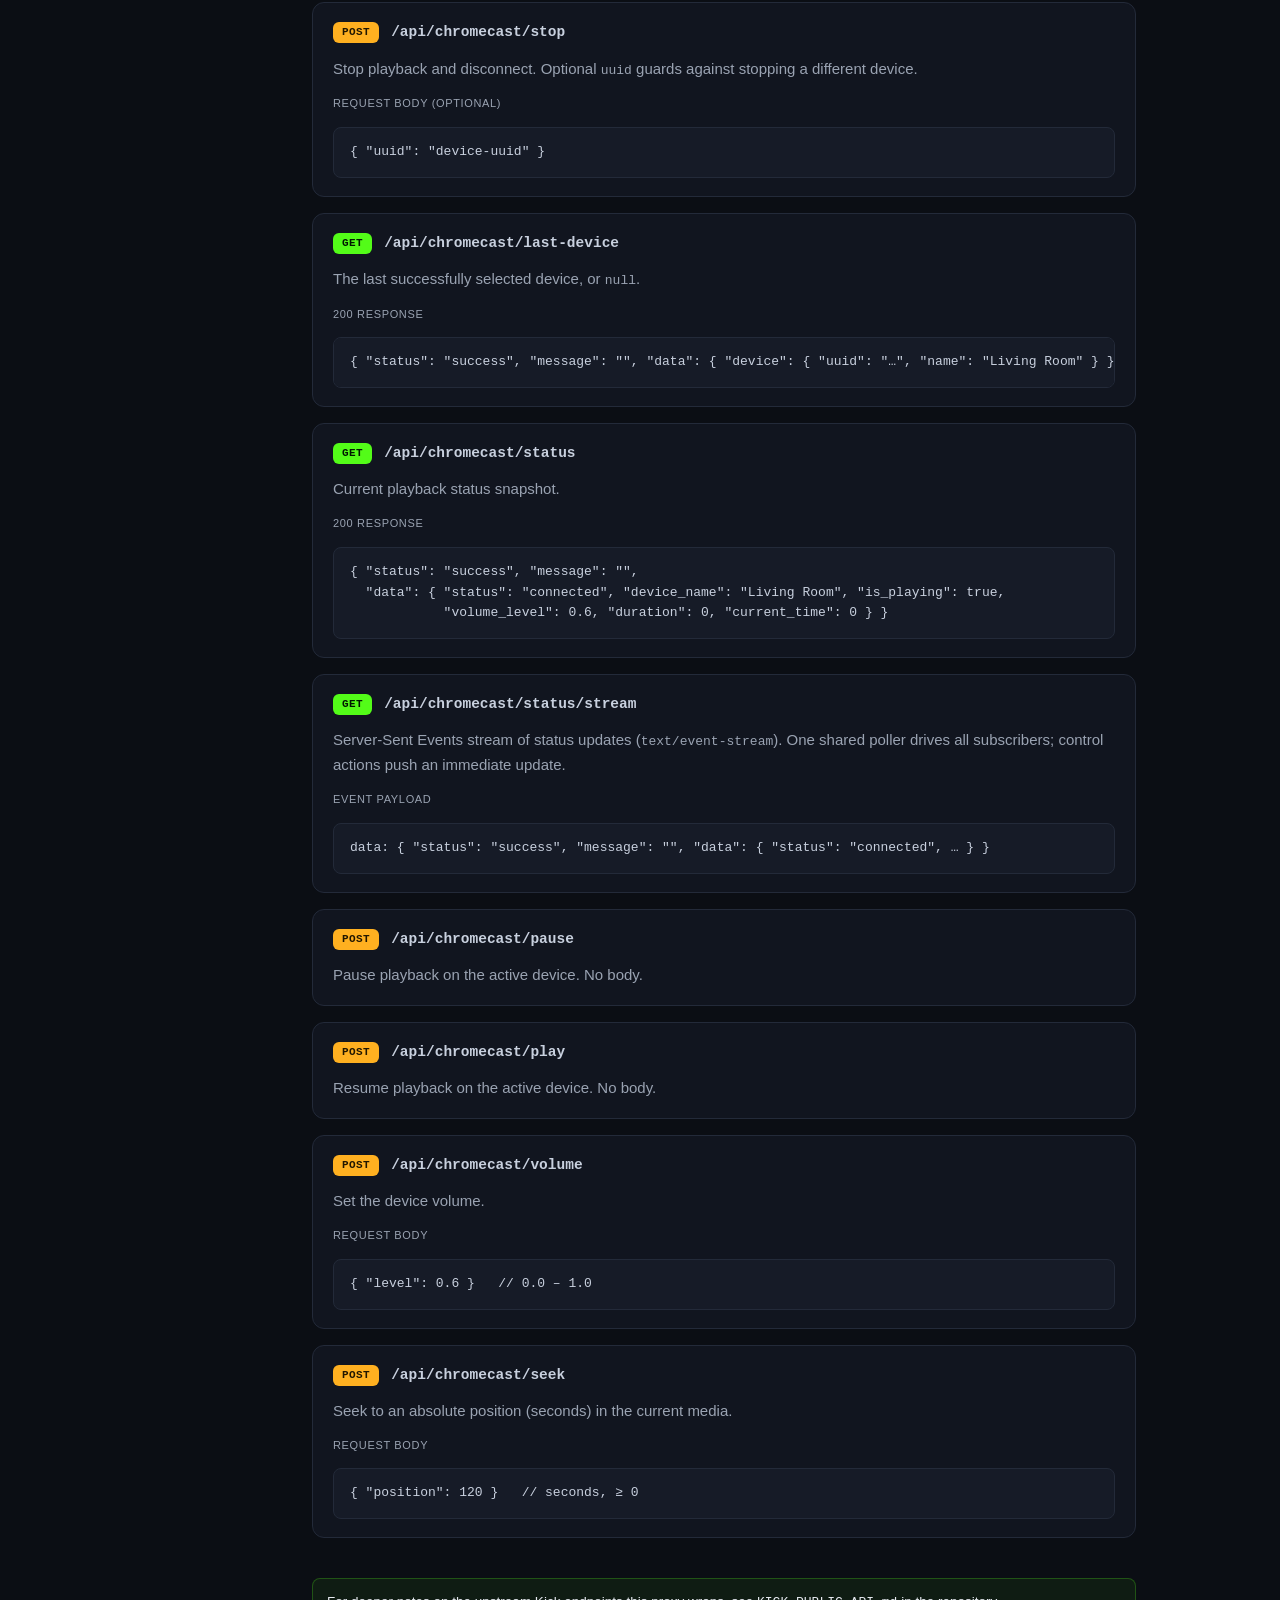
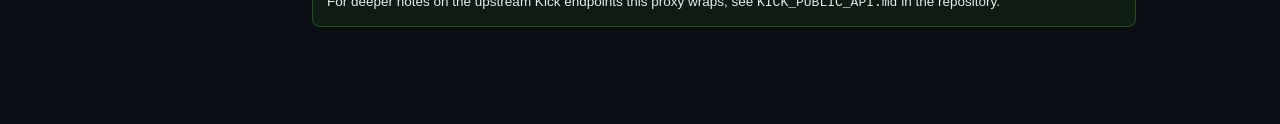
==== commit 5bb75aa9: "feat: harden public v4 release and production deployment" ====
--- a/templates/docs.html
+++ b/templates/docs.html
@@ -130,12 +130,14 @@
 <body>
 <div class="layout">
   <aside class="side">
-    <div class="brand"><span class="logo">KICK</span> App <span class="ver">v3.1.0</span></div>
+    <div class="brand"><span class="logo">KICK</span> App <span class="ver">v4.0.0</span></div>
     <a class="back" href="/">← Back to app</a>
 
     <h4>System</h4>
     <a href="#health"><span class="m get">GET</span> /health</a>
     <a href="#health-live"><span class="m get">GET</span> /health/live</a>
+    <a href="#health-ready"><span class="m get">GET</span> /health/ready</a>
+    <a href="#version"><span class="m get">GET</span> /version</a>
     <a href="#metrics"><span class="m get">GET</span> /metrics</a>
     <a href="#languages"><span class="m get">GET</span> /config/languages</a>
 
@@ -207,6 +209,18 @@
         <p class="desc">Minimal liveness probe (used by the container healthcheck).</p>
         <div class="label">200 response</div>
         <pre>{ "status": "ok" }</pre>
+      </div>
+
+      <div class="ep" id="health-ready">
+        <div class="ep-head"><span class="method get">GET</span><span class="path">/health/ready</span></div>
+        <p class="desc">Local initialization readiness and running build identity. It deliberately does not depend on Kick.com availability.</p>
+        <div class="label">200 response</div>
+        <pre>{ "status": "ready", "version": { "version": "4.0.0-…", "commit": "…", "built_at": "…" } }</pre>
+      </div>
+
+      <div class="ep" id="version">
+        <div class="ep-head"><span class="method get">GET</span><span class="path">/version</span></div>
+        <p class="desc">Version, source commit, and UTC build timestamp embedded in the running binary.</p>
       </div>
 
       <div class="ep" id="metrics">
@@ -361,6 +375,8 @@
     <section>
       <h2>Chromecast</h2>
 
+      <div class="note"><strong>Control authentication.</strong> In production, discovery and all POST routes require the per-install control token. Send <code>Authorization: Bearer &lt;token&gt;</code>, or let the SPA exchange it through <code>POST /api/control/session</code> for an HttpOnly SameSite cookie. Chromecast POST bodies must use <code>application/json</code>.</div>
+
       <div class="ep" id="cc-devices">
         <div class="ep-head"><span class="method get">GET</span><span class="path">/api/chromecast/devices</span></div>
         <p class="desc">List discovered Cast devices. Triggers a background scan when forced or when known hosts are supplied.</p>
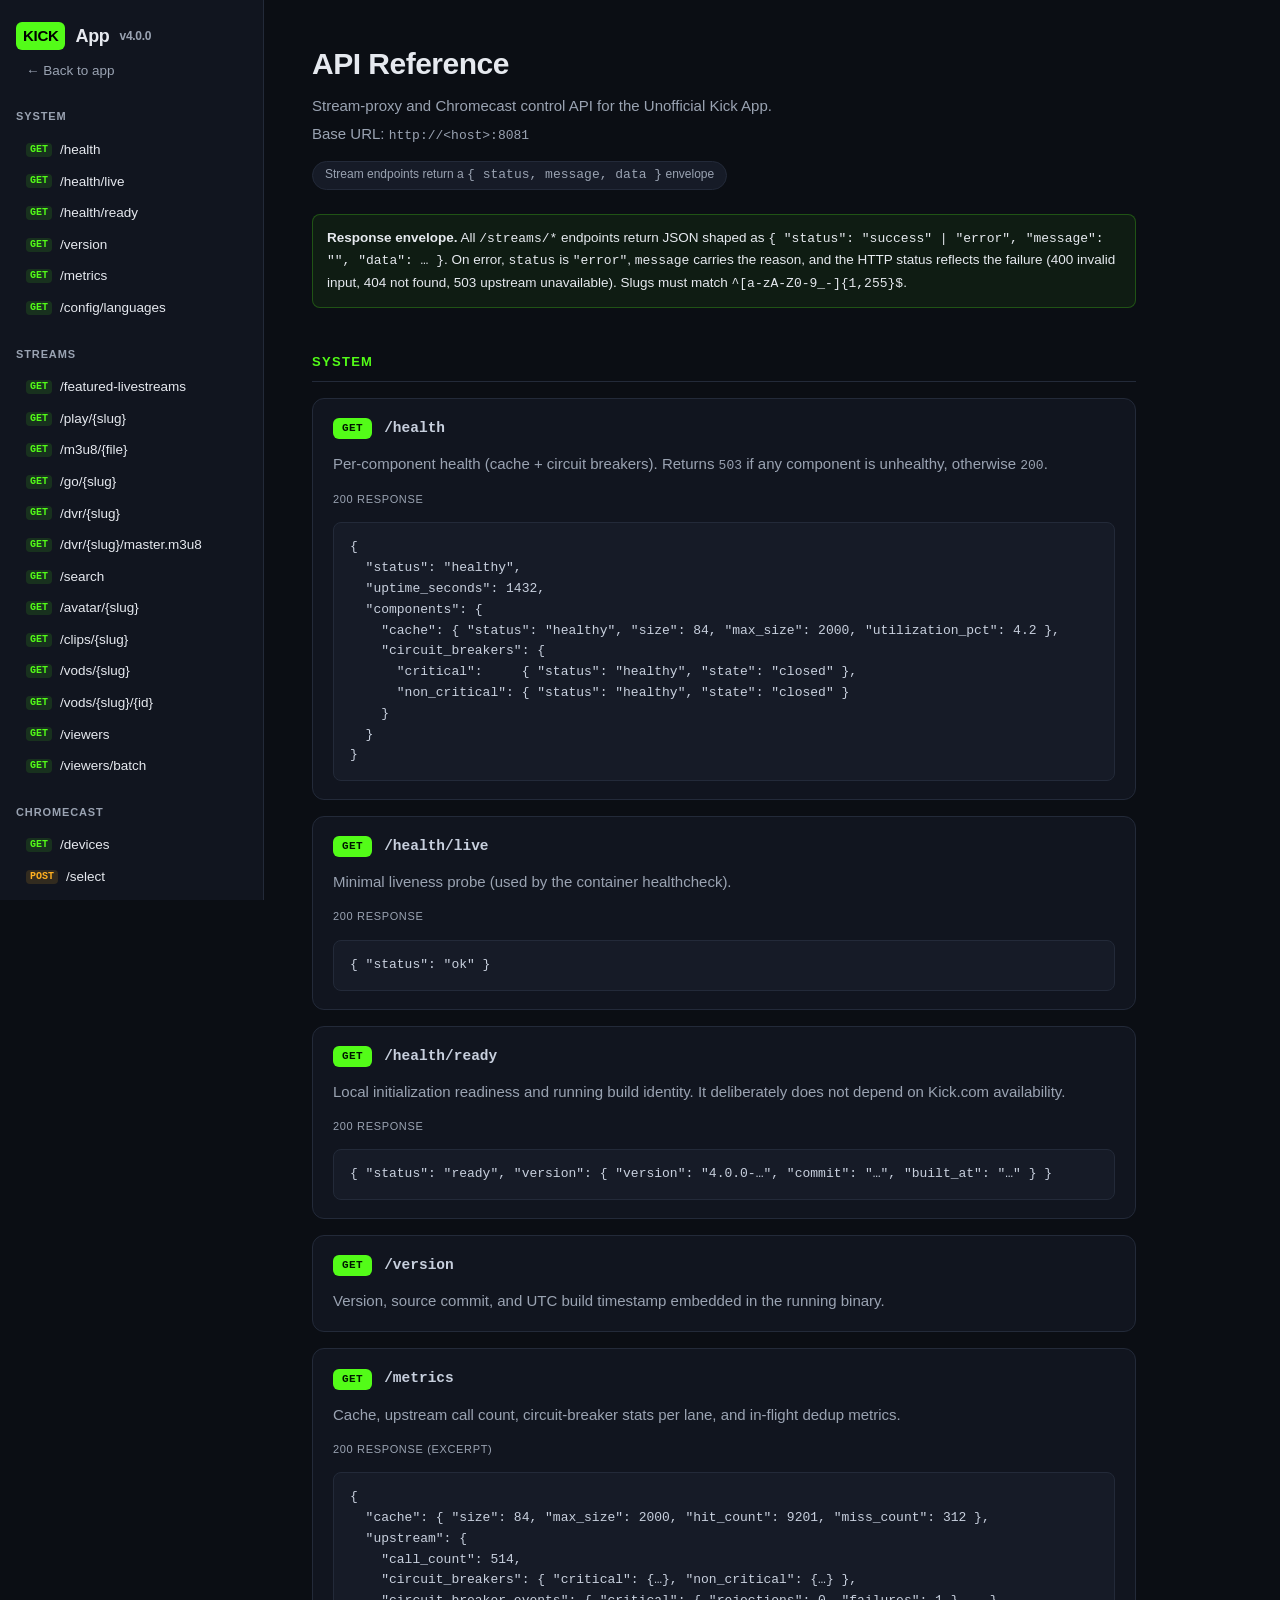
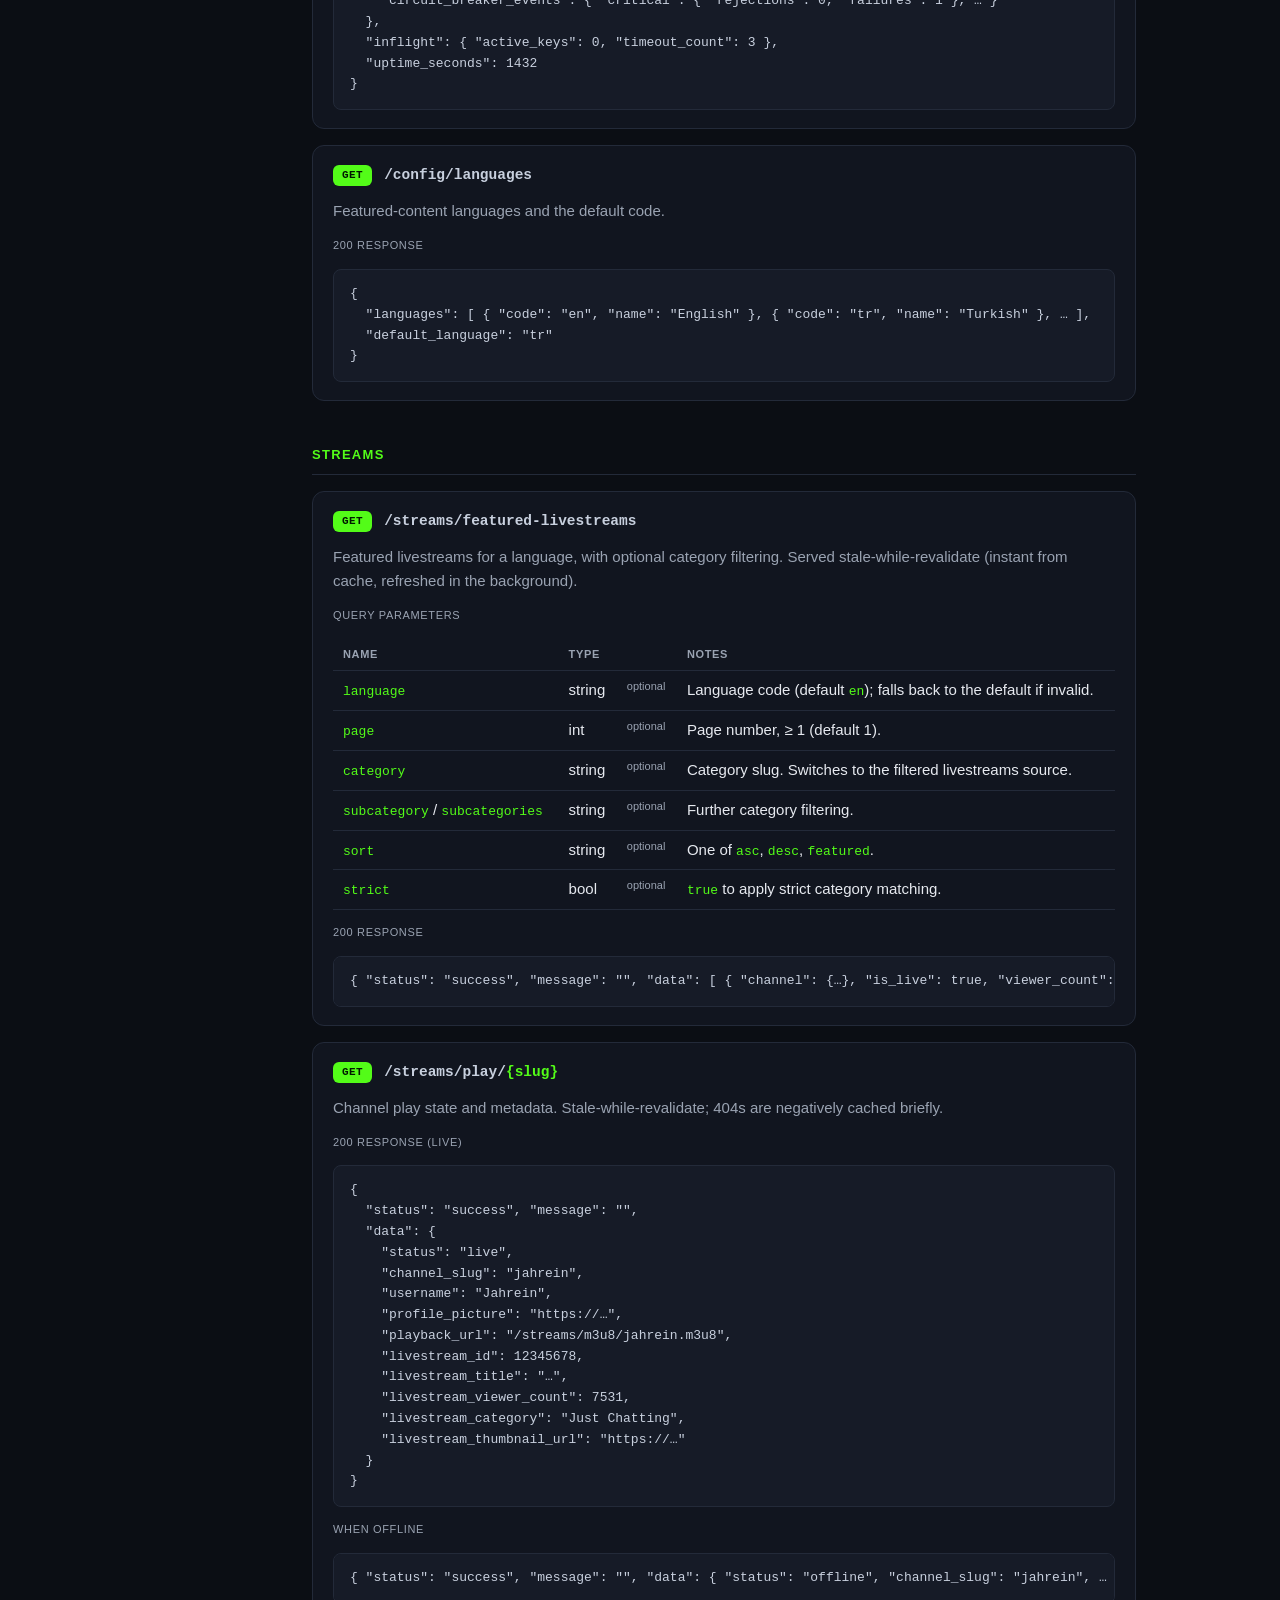
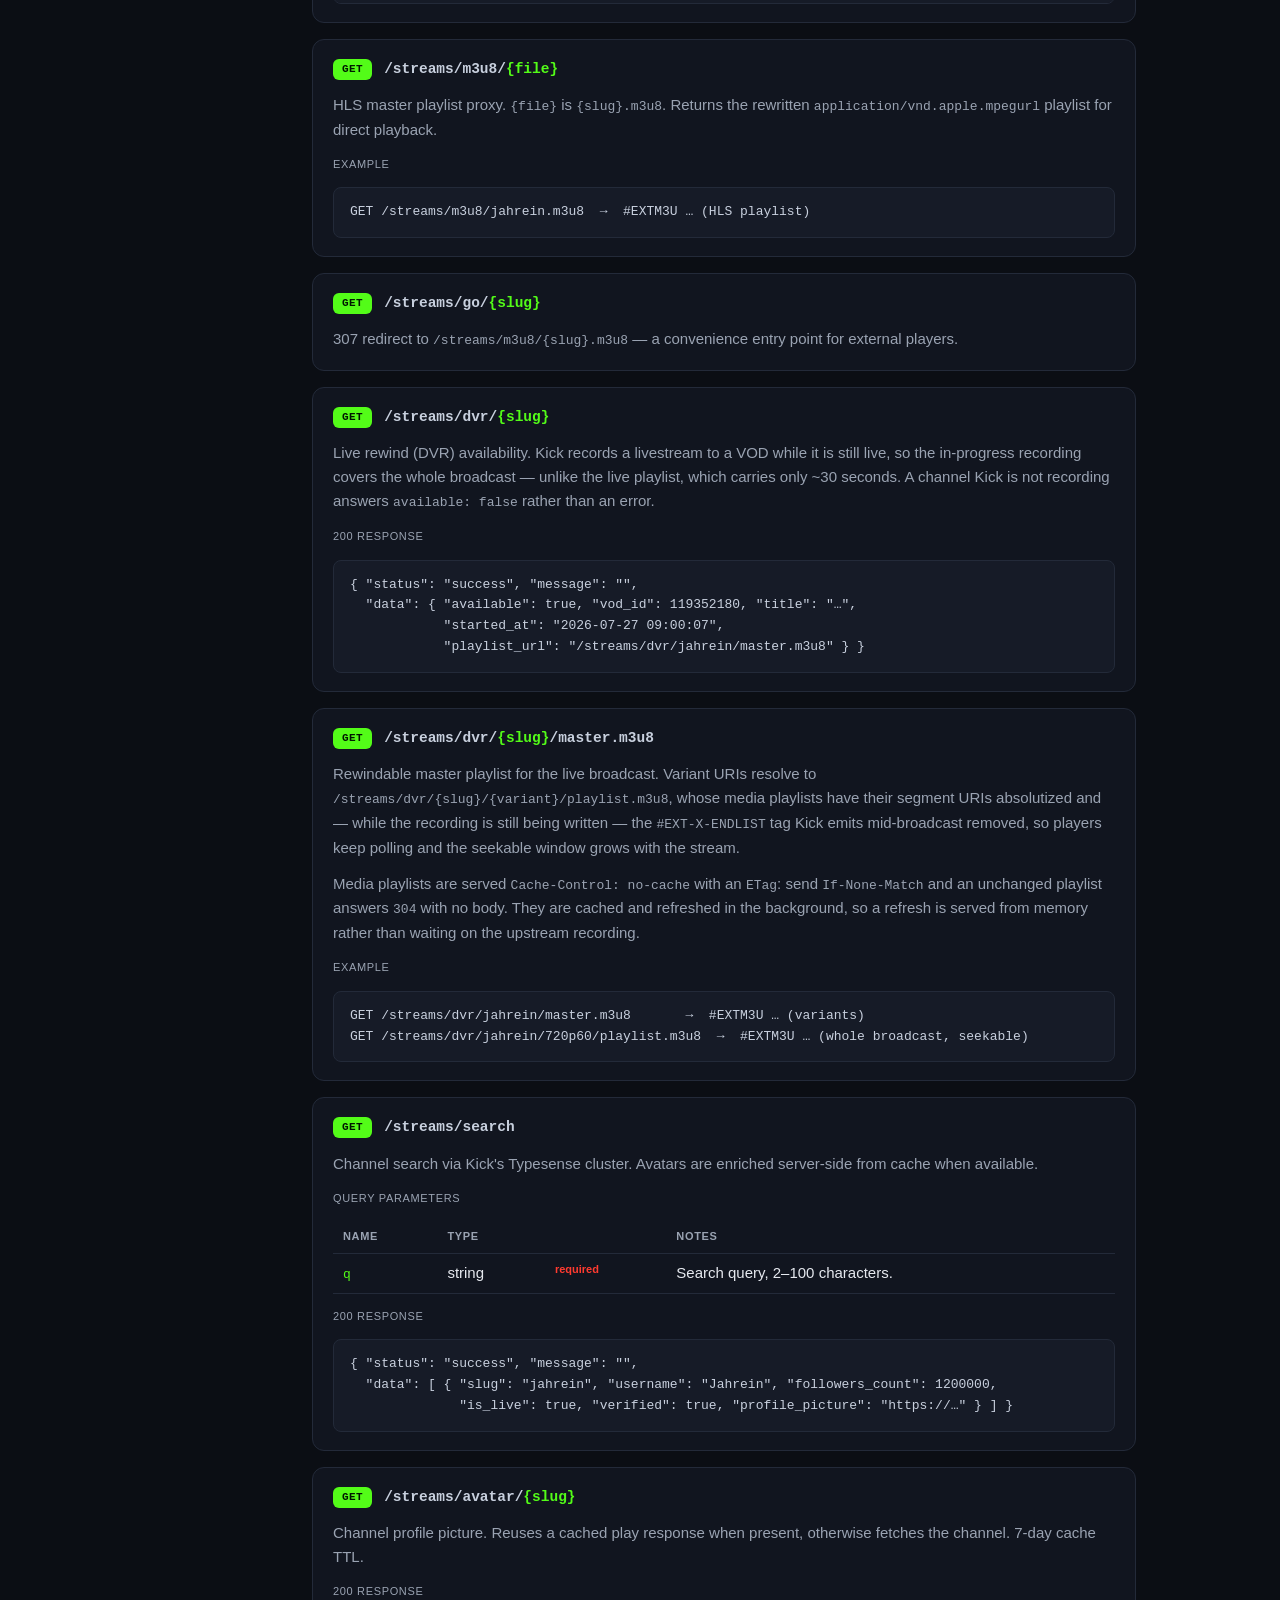
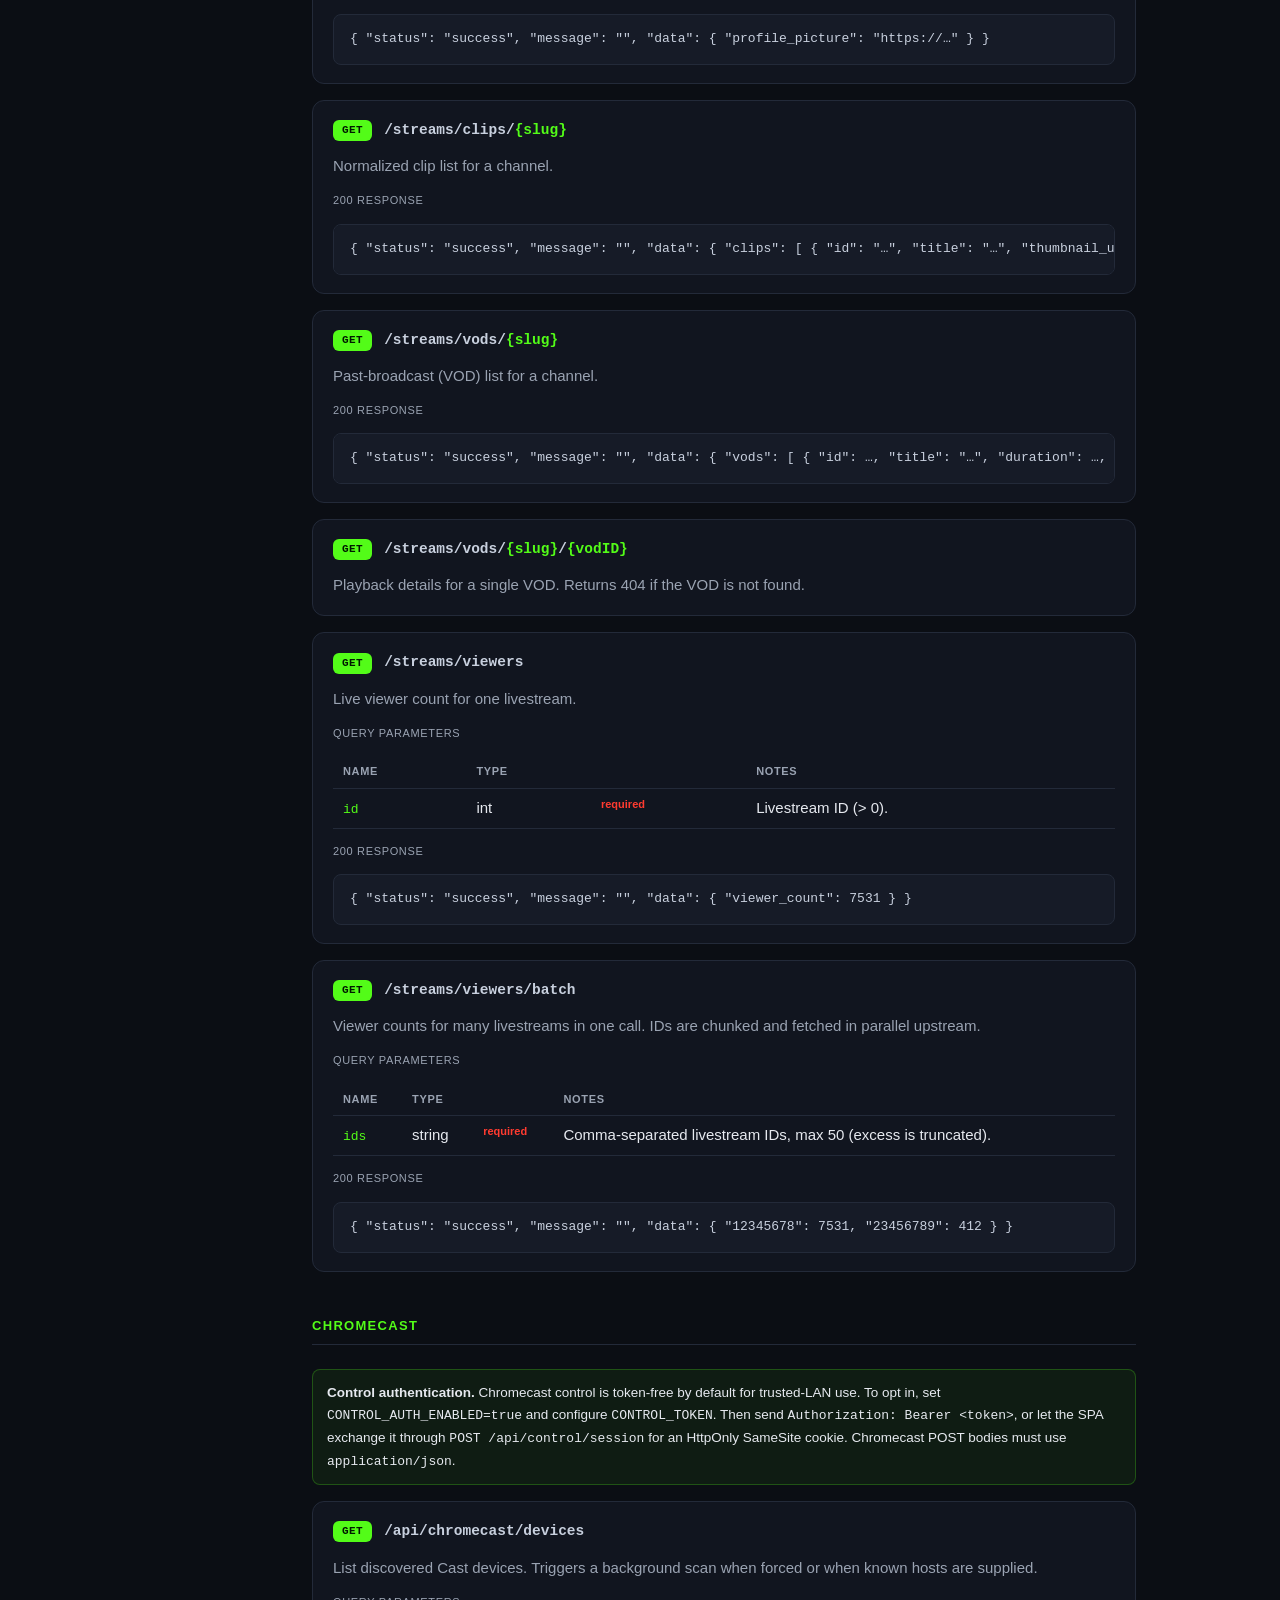
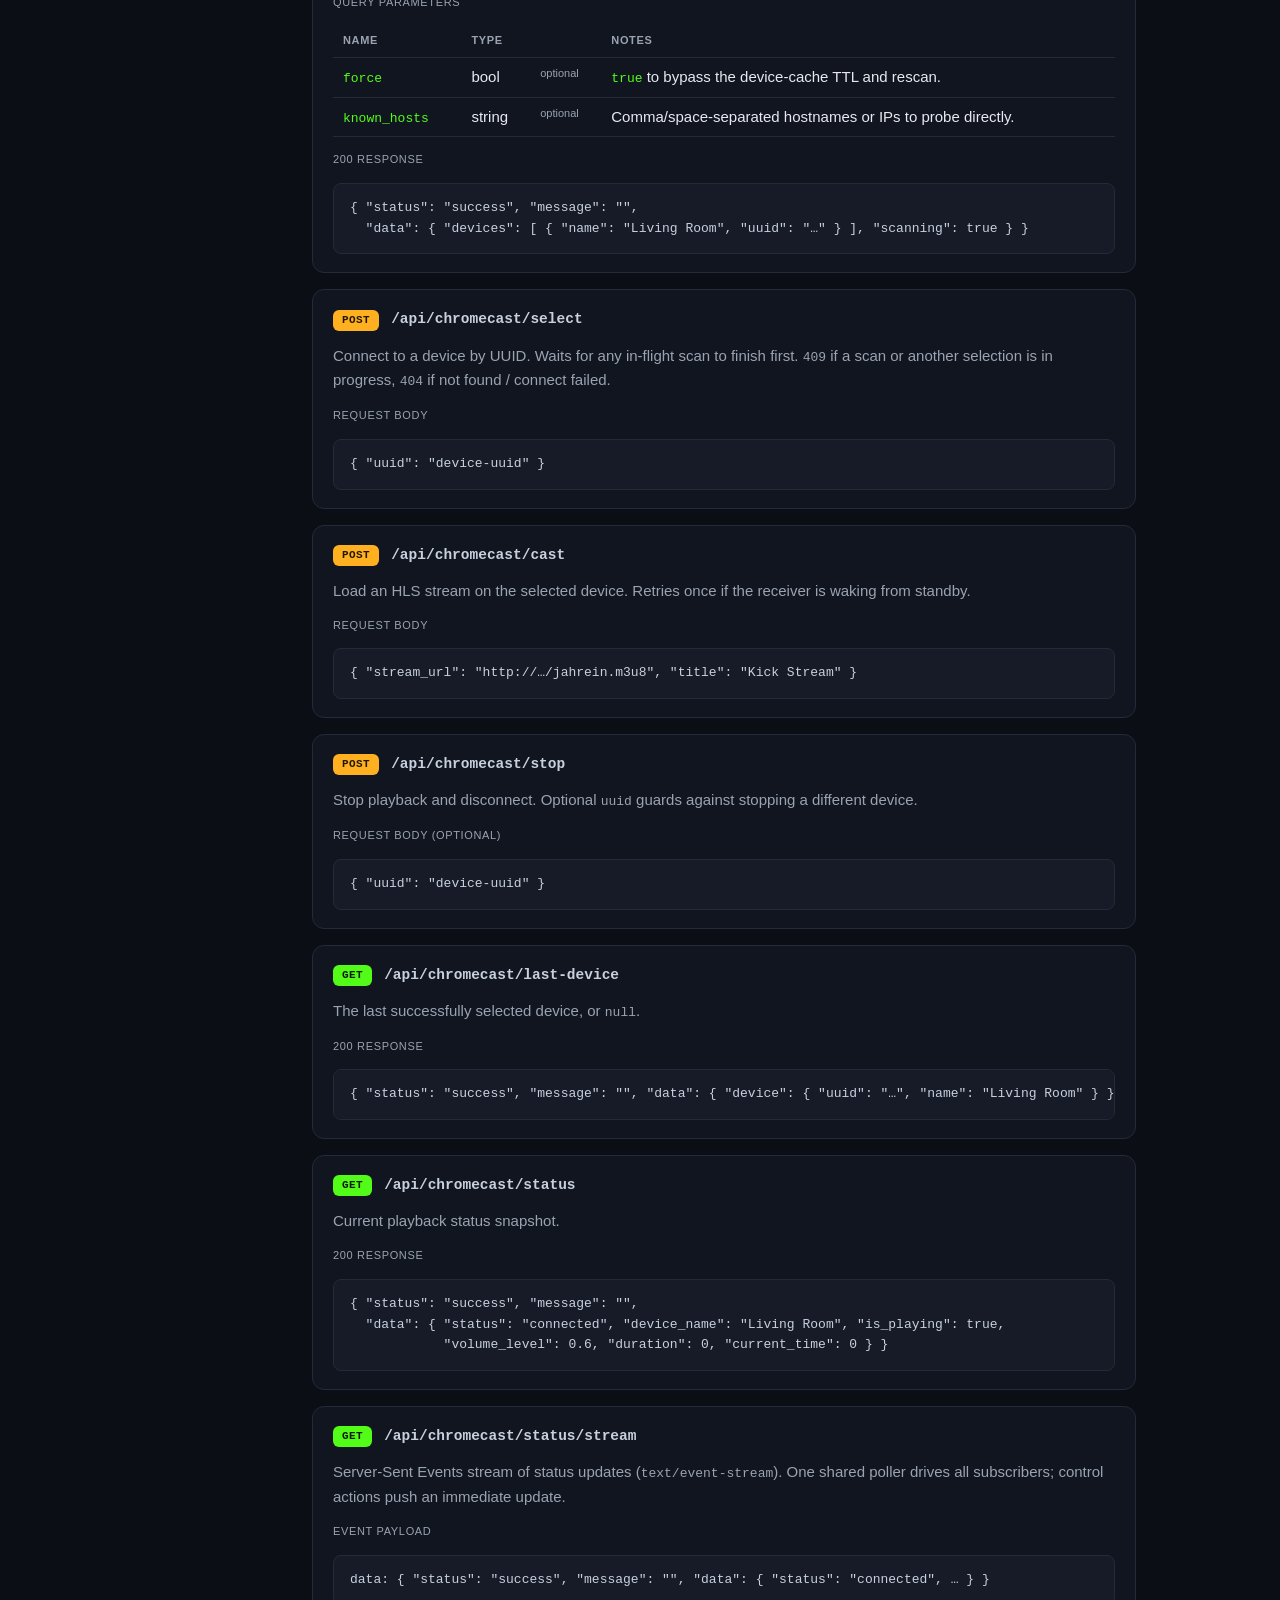
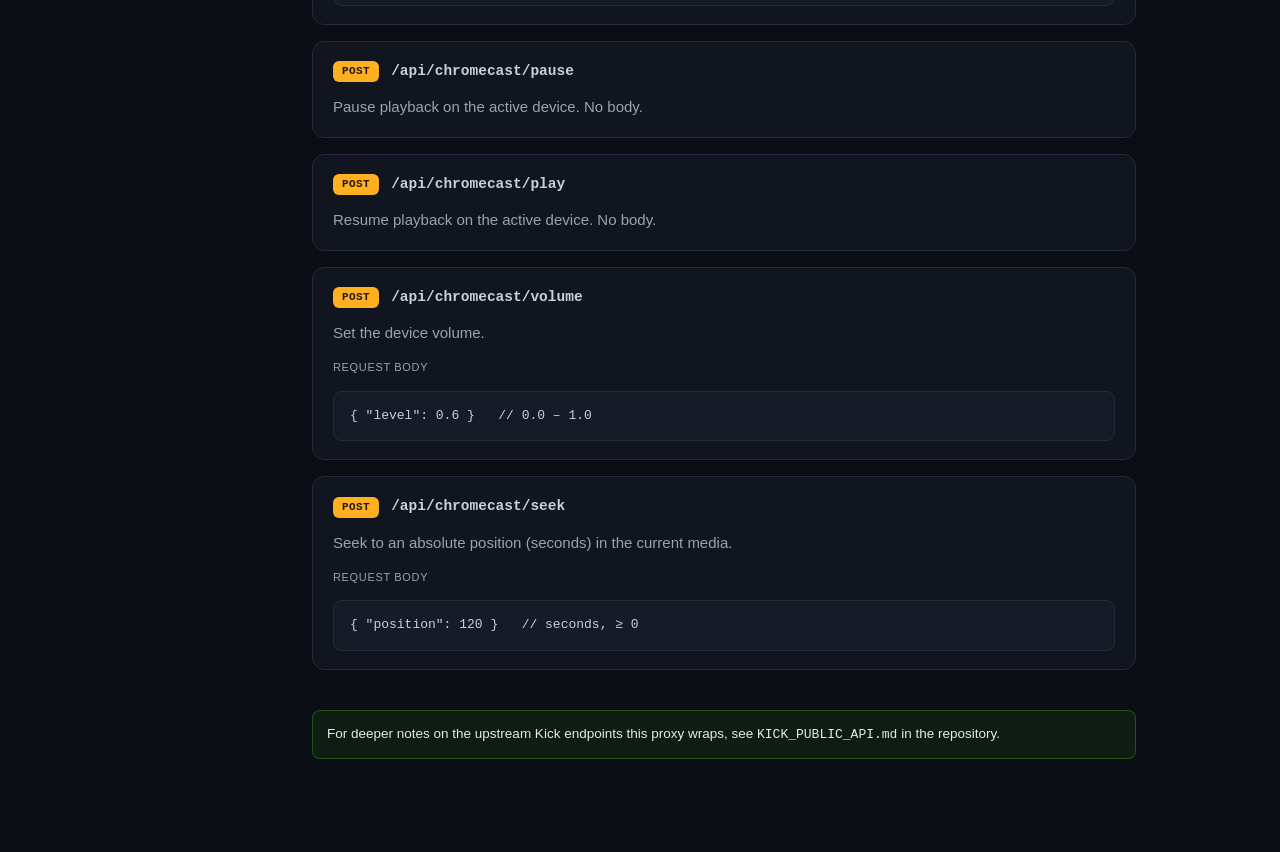
==== commit 99decb72: "feat: DVR playback, live chat, custom player controls; dock mini-player on landscape phones Backend " ====
--- a/templates/docs.html
+++ b/templates/docs.html
@@ -146,6 +146,8 @@
     <a href="#play"><span class="m get">GET</span> /play/{slug}</a>
     <a href="#m3u8"><span class="m get">GET</span> /m3u8/{file}</a>
     <a href="#go"><span class="m get">GET</span> /go/{slug}</a>
+    <a href="#dvr"><span class="m get">GET</span> /dvr/{slug}</a>
+    <a href="#dvr-playlist"><span class="m get">GET</span> /dvr/{slug}/master.m3u8</a>
     <a href="#search"><span class="m get">GET</span> /search</a>
     <a href="#avatar"><span class="m get">GET</span> /avatar/{slug}</a>
     <a href="#clips"><span class="m get">GET</span> /clips/{slug}</a>
@@ -306,6 +308,25 @@
         <p class="desc">307 redirect to <code>/streams/m3u8/{slug}.m3u8</code> — a convenience entry point for external players.</p>
       </div>
 
+      <div class="ep" id="dvr">
+        <div class="ep-head"><span class="method get">GET</span><span class="path">/streams/dvr/<span class="var">{slug}</span></span></div>
+        <p class="desc">Live rewind (DVR) availability. Kick records a livestream to a VOD while it is still live, so the in-progress recording covers the whole broadcast — unlike the live playlist, which carries only ~30 seconds. A channel Kick is not recording answers <code>available: false</code> rather than an error.</p>
+        <div class="label">200 response</div>
+        <pre>{ "status": "success", "message": "",
+  "data": { "available": true, "vod_id": 119352180, "title": "…",
+            "started_at": "2026-07-27 09:00:07",
+            "playlist_url": "/streams/dvr/jahrein/master.m3u8" } }</pre>
+      </div>
+
+      <div class="ep" id="dvr-playlist">
+        <div class="ep-head"><span class="method get">GET</span><span class="path">/streams/dvr/<span class="var">{slug}</span>/master.m3u8</span></div>
+        <p class="desc">Rewindable master playlist for the live broadcast. Variant URIs resolve to <code>/streams/dvr/{slug}/{variant}/playlist.m3u8</code>, whose media playlists have their segment URIs absolutized and — while the recording is still being written — the <code>#EXT-X-ENDLIST</code> tag Kick emits mid-broadcast removed, so players keep polling and the seekable window grows with the stream.</p>
+        <p class="desc">Media playlists are served <code>Cache-Control: no-cache</code> with an <code>ETag</code>: send <code>If-None-Match</code> and an unchanged playlist answers <code>304</code> with no body. They are cached and refreshed in the background, so a refresh is served from memory rather than waiting on the upstream recording.</p>
+        <div class="label">Example</div>
+        <pre>GET /streams/dvr/jahrein/master.m3u8       →  #EXTM3U … (variants)
+GET /streams/dvr/jahrein/720p60/playlist.m3u8  →  #EXTM3U … (whole broadcast, seekable)</pre>
+      </div>
+
       <div class="ep" id="search">
         <div class="ep-head"><span class="method get">GET</span><span class="path">/streams/search</span></div>
         <p class="desc">Channel search via Kick's Typesense cluster. Avatars are enriched server-side from cache when available.</p>
@@ -375,7 +396,7 @@
     <section>
       <h2>Chromecast</h2>
 
-      <div class="note"><strong>Control authentication.</strong> In production, discovery and all POST routes require the per-install control token. Send <code>Authorization: Bearer &lt;token&gt;</code>, or let the SPA exchange it through <code>POST /api/control/session</code> for an HttpOnly SameSite cookie. Chromecast POST bodies must use <code>application/json</code>.</div>
+      <div class="note"><strong>Control authentication.</strong> Chromecast control is token-free by default for trusted-LAN use. To opt in, set <code>CONTROL_AUTH_ENABLED=true</code> and configure <code>CONTROL_TOKEN</code>. Then send <code>Authorization: Bearer &lt;token&gt;</code>, or let the SPA exchange it through <code>POST /api/control/session</code> for an HttpOnly SameSite cookie. Chromecast POST bodies must use <code>application/json</code>.</div>
 
       <div class="ep" id="cc-devices">
         <div class="ep-head"><span class="method get">GET</span><span class="path">/api/chromecast/devices</span></div>
